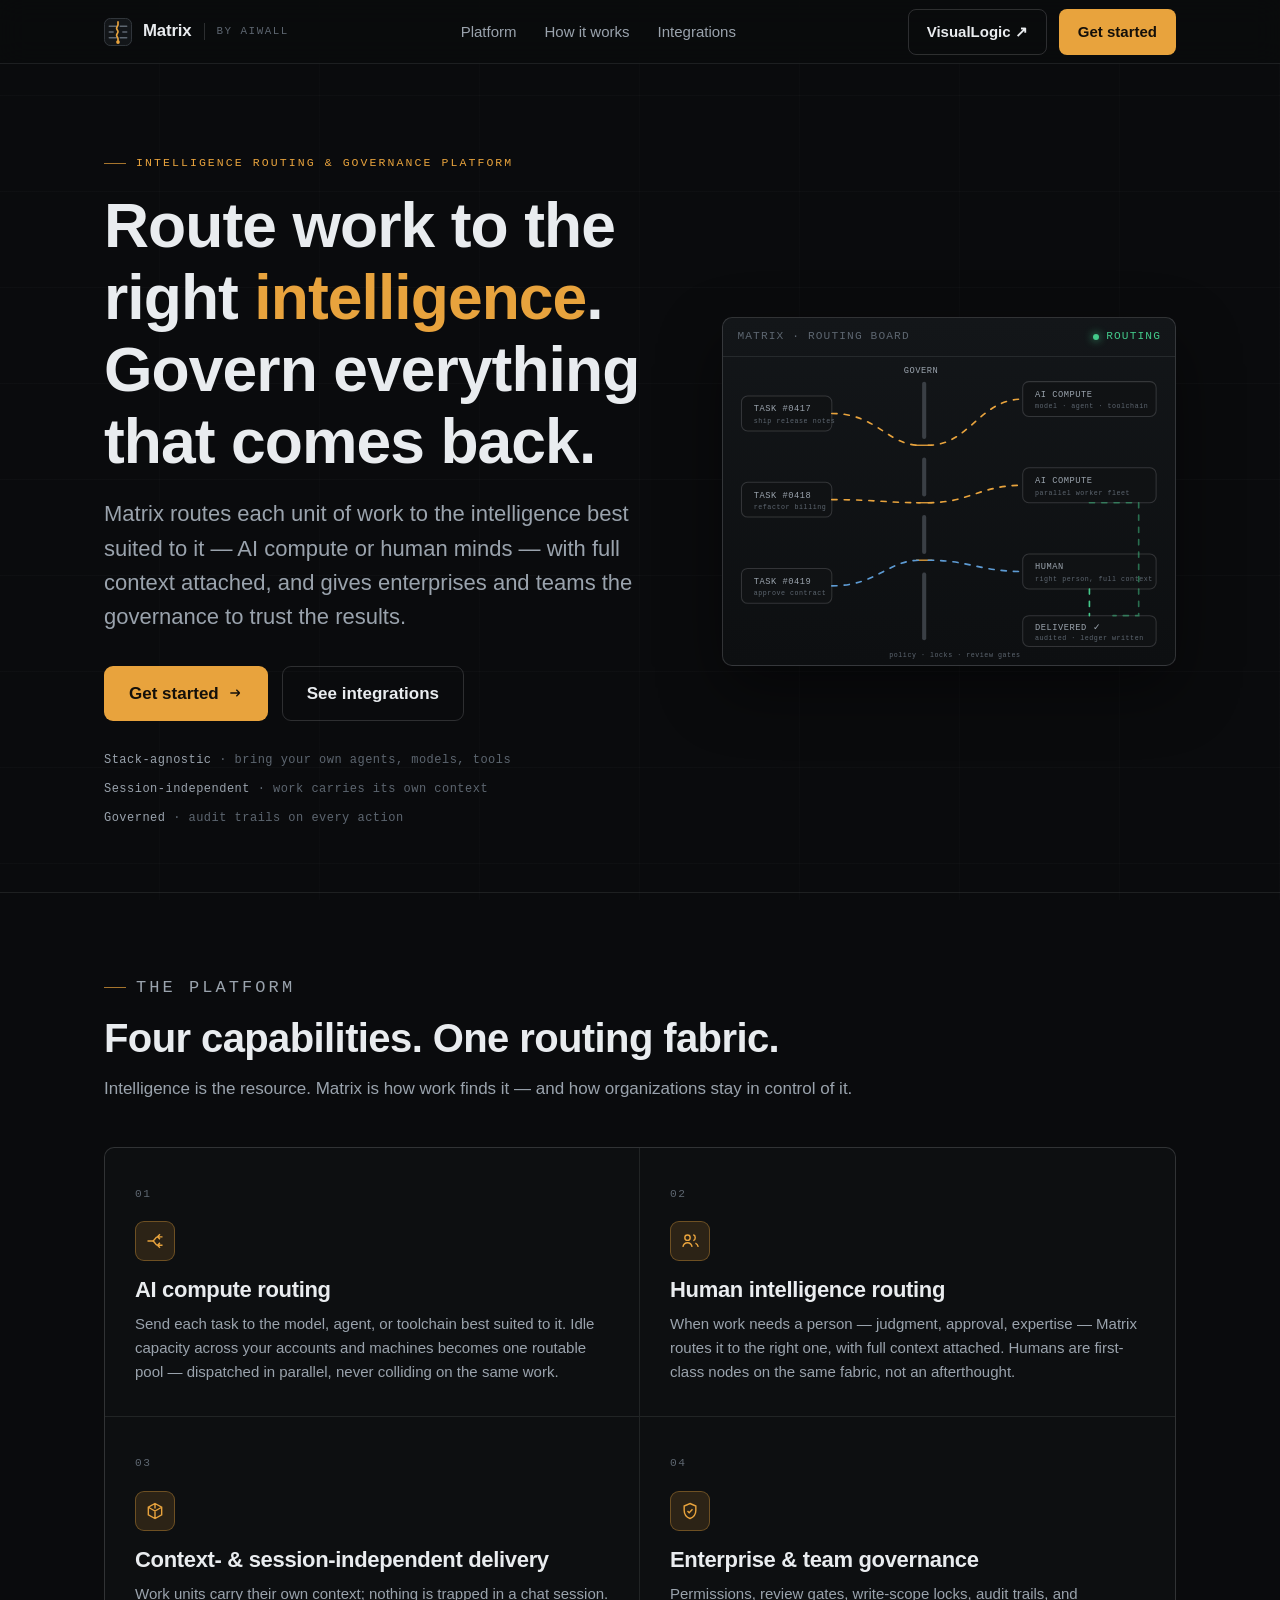
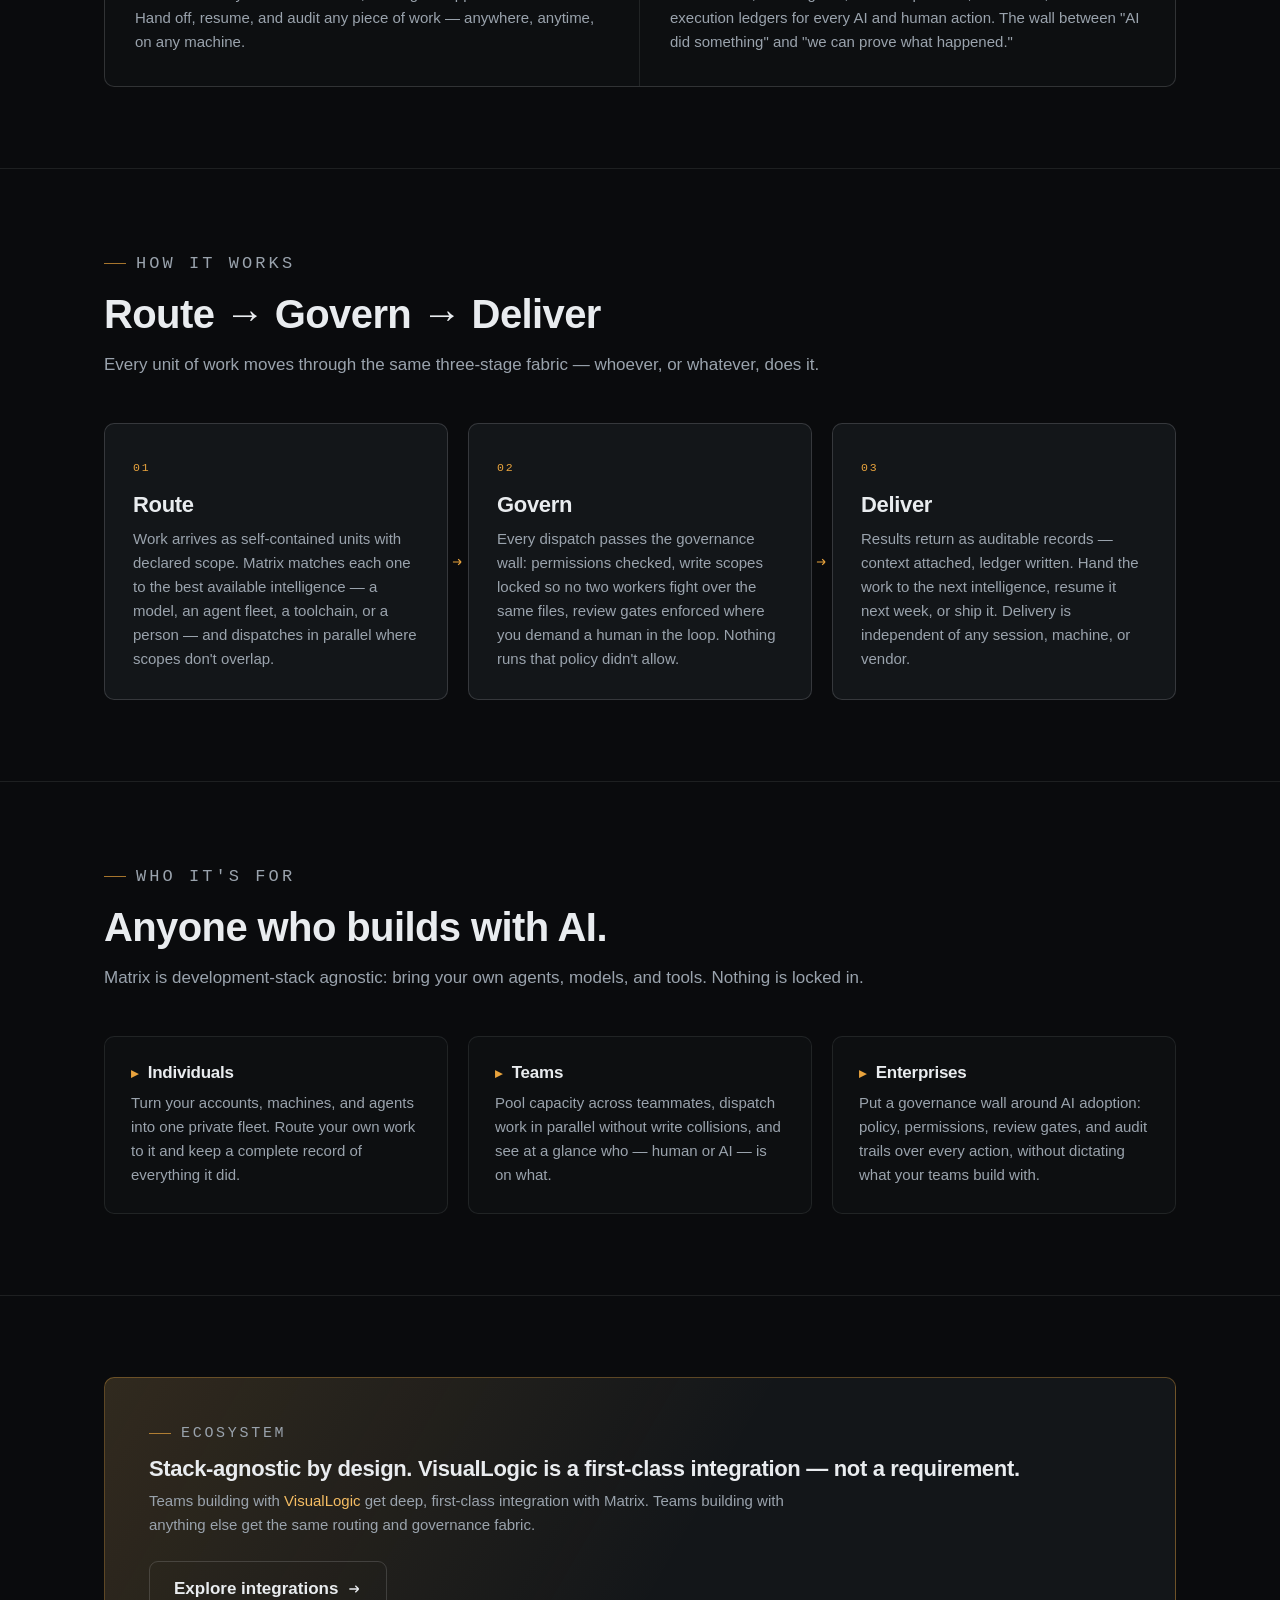
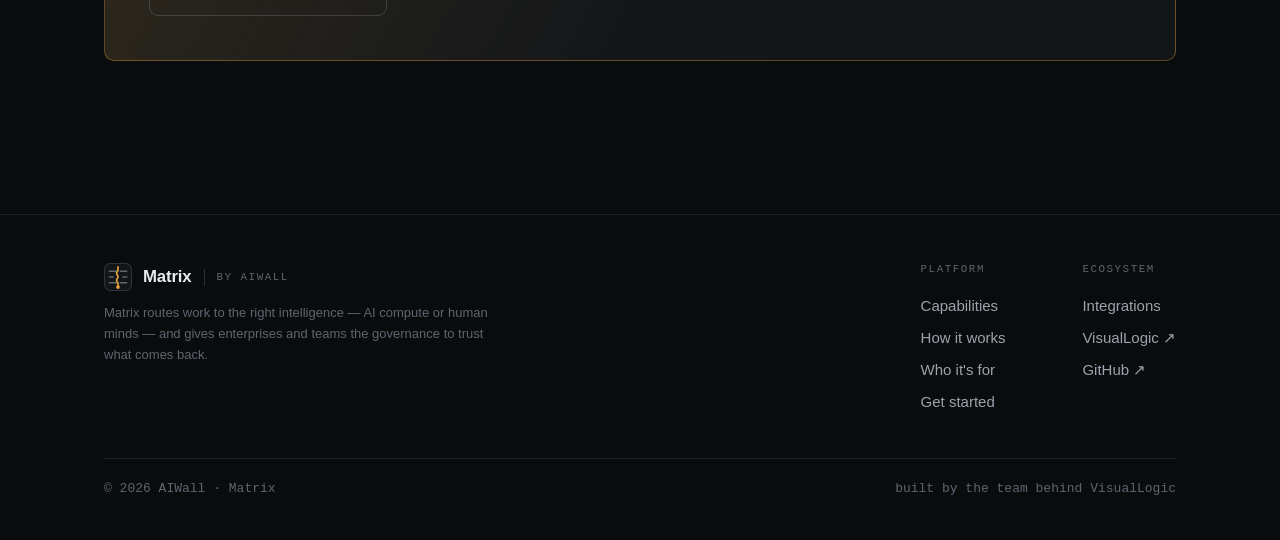
==== index.html @ 584f940f "aiwall.com — Matrix by AIWall site + deploy pipeline Static, zero-framework site for Matrix (Intelli" ====
<!doctype html>
<html lang="en">
<head>
  <meta charset="utf-8">
  <meta name="viewport" content="width=device-width, initial-scale=1, viewport-fit=cover">
  <title>Matrix by AIWall — Intelligence Routing &amp; Governance Platform</title>
  <meta name="description" content="Matrix routes work to the right intelligence — AI compute or human minds — and gives enterprises and teams the governance to trust what comes back. Stack-agnostic. Session-independent. Fully audited.">
  <meta name="theme-color" content="#0a0b0d">
  <link rel="icon" type="image/svg+xml" href="/assets/img/aiwall-mark.svg">
  <meta property="og:title" content="Matrix by AIWall — Intelligence Routing &amp; Governance Platform">
  <meta property="og:description" content="Route work to the right intelligence — AI compute or human minds — and govern everything that comes back.">
  <meta property="og:type" content="website">
  <meta property="og:url" content="https://aiwall.com/">
  <link rel="stylesheet" href="/assets/css/site.css">
</head>
<body>

<nav class="nav">
  <div class="container">
    <a href="/" class="brand" aria-label="Matrix by AIWall">
      <img src="/assets/img/aiwall-mark.svg" alt="">
      <span>Matrix</span>
      <span class="by">by AIWall</span>
    </a>
    <div class="nav-links">
      <a href="/#platform">Platform</a>
      <a href="/#how">How it works</a>
      <a href="/integrations.html">Integrations</a>
    </div>
    <div class="nav-cta">
      <a href="https://www.visuallogic.ai" target="_blank" rel="noopener" class="btn btn-ghost">VisualLogic ↗</a>
      <a href="/get-started.html" class="btn btn-amber">Get started</a>
      <button class="menu-btn" id="menuBtn" aria-label="Menu" aria-expanded="false">
        <svg viewBox="0 0 24 24" fill="none" stroke="currentColor" stroke-width="2"><path d="M4 7h16M4 12h16M4 17h16"/></svg>
      </button>
    </div>
  </div>
</nav>
<div class="drawer" id="drawer">
  <a href="/#platform">Platform</a>
  <a href="/#how">How it works</a>
  <a href="/#who">Who it's for</a>
  <a href="/integrations.html">Integrations</a>
  <a href="/get-started.html" class="btn btn-amber">Get started</a>
</div>

<!-- ============================ HERO ============================ -->
<header class="hero">
  <div class="container">
    <div class="hero-grid">
      <div>
        <p class="kicker">Intelligence Routing &amp; Governance Platform</p>
        <h1>Route work to the right <span class="amber">intelligence</span>. Govern everything that comes back.</h1>
        <p class="lede">
          Matrix routes each unit of work to the intelligence best suited to it — AI compute or
          human minds — with full context attached, and gives enterprises and teams the
          governance to trust the results.
        </p>
        <div class="cta-row">
          <a href="/get-started.html" class="btn btn-amber btn-lg">
            Get started
            <svg viewBox="0 0 24 24" fill="none" stroke="currentColor" stroke-width="2"><path d="M5 12h14m0 0l-5-5m5 5l-5 5"/></svg>
          </a>
          <a href="/integrations.html" class="btn btn-ghost btn-lg">See integrations</a>
        </div>
        <div class="hero-meta">
          <span><strong>Stack-agnostic</strong> · bring your own agents, models, tools</span>
          <span><strong>Session-independent</strong> · work carries its own context</span>
          <span><strong>Governed</strong> · audit trails on every action</span>
        </div>
      </div>

      <div class="reveal">
        <div class="route-board" role="img" aria-label="Diagram: incoming tasks pass through a governance gate and are routed to AI compute or human reviewers, then delivered as signed records">
          <div class="route-board-bar">
            <span>Matrix · routing board</span>
            <span class="live">routing</span>
          </div>
          <svg viewBox="0 0 440 300" aria-hidden="true">
            <!-- intake nodes -->
            <g>
              <rect class="node-box" x="18" y="38" width="88" height="34" rx="6"/>
              <text class="node-label" x="30" y="53">TASK #0417</text>
              <text class="node-sub" x="30" y="64">ship release notes</text>
              <rect class="node-box" x="18" y="122" width="88" height="34" rx="6"/>
              <text class="node-label" x="30" y="137">TASK #0418</text>
              <text class="node-sub" x="30" y="148">refactor billing</text>
              <rect class="node-box" x="18" y="206" width="88" height="34" rx="6"/>
              <text class="node-label" x="30" y="221">TASK #0419</text>
              <text class="node-sub" x="30" y="232">approve contract</text>
            </g>

            <!-- governance wall -->
            <g stroke="#3a3f45" stroke-width="4" stroke-linecap="round">
              <path d="M196 26v52"/>
              <path d="M196 100v34"/>
              <path d="M196 156v34"/>
              <path d="M196 212v62"/>
            </g>
            <g stroke="#e8a33d" stroke-width="1.4" opacity="0.9">
              <path d="M188 86 h16" />
              <path d="M188 142 h16" />
              <path d="M188 198 h16" />
            </g>
            <text class="node-label" x="176" y="16" fill="#e8a33d">GOVERN</text>
            <text class="node-sub" x="162" y="292">policy · locks · review gates</text>

            <!-- destinations -->
            <g>
              <rect class="node-box" x="292" y="24" width="130" height="34" rx="6"/>
              <text class="node-label" x="304" y="39">AI COMPUTE</text>
              <text class="node-sub" x="304" y="50">model · agent · toolchain</text>
              <rect class="node-box" x="292" y="108" width="130" height="34" rx="6"/>
              <text class="node-label" x="304" y="123">AI COMPUTE</text>
              <text class="node-sub" x="304" y="134">parallel worker fleet</text>
              <rect class="node-box" x="292" y="192" width="130" height="34" rx="6"/>
              <text class="node-label" x="304" y="207">HUMAN</text>
              <text class="node-sub" x="304" y="218">right person, full context</text>
            </g>

            <!-- routes: intake -> gate -->
            <path class="route-line" stroke="#e8a33d" d="M106 55 C150 55 160 86 192 86"/>
            <path class="route-line" stroke="#e8a33d" d="M106 139 C150 139 160 142 192 142"/>
            <path class="route-line" stroke="#5d9bd4" d="M106 223 C150 223 160 198 192 198"/>
            <!-- routes: gate -> destinations -->
            <path class="route-line" stroke="#e8a33d" d="M200 86 C240 86 250 41 292 41"/>
            <path class="route-line" stroke="#e8a33d" d="M200 142 C240 142 250 125 292 125"/>
            <path class="route-line" stroke="#5d9bd4" d="M200 198 C240 198 250 209 292 209"/>

            <!-- delivery ledger -->
            <rect class="node-box" x="292" y="252" width="130" height="30" rx="6" stroke="#2f5947"/>
            <text class="node-label" x="304" y="266" fill="#43c98a">DELIVERED ✓</text>
            <text class="node-sub" x="304" y="276">audited · ledger written</text>
            <path class="route-line" stroke="#43c98a" d="M357 226 v26"/>
            <path class="route-line" stroke="#43c98a" d="M357 142 h48 v110 h-25" opacity="0.5"/>
          </svg>
        </div>
      </div>
    </div>
  </div>
</header>

<!-- ============================ CAPABILITIES ============================ -->
<section class="section" id="platform">
  <div class="container">
    <div class="section-head reveal">
      <p class="kicker">The platform</p>
      <h2>Four capabilities. One routing fabric.</h2>
      <p>Intelligence is the resource. Matrix is how work finds it — and how organizations stay in control of it.</p>
    </div>
    <div class="cap-grid reveal">
      <article class="cap">
        <span class="idx">01</span>
        <div class="icon"><svg viewBox="0 0 24 24"><path d="M3 12h6m0 0c3 0 3-5 6-5h6m-6 0l3-3m-3 3l3 3M9 12c3 0 3 5 6 5h6m-6 0l3-3m-3 3l3 3"/></svg></div>
        <h3>AI compute routing</h3>
        <p>Send each task to the model, agent, or toolchain best suited to it. Idle capacity across
           your accounts and machines becomes one routable pool — dispatched in parallel, never
           colliding on the same work.</p>
      </article>
      <article class="cap">
        <span class="idx">02</span>
        <div class="icon"><svg viewBox="0 0 24 24"><circle cx="9" cy="8" r="3.2"/><path d="M3.5 19c.6-3.2 2.8-5 5.5-5s4.9 1.8 5.5 5M16 4.5c1.4.5 2.3 1.8 2.3 3.5S17.4 11 16 11.5M18.5 14.5c1.9.8 3 2.3 3.4 4.5"/></svg></div>
        <h3>Human intelligence routing</h3>
        <p>When work needs a person — judgment, approval, expertise — Matrix routes it to the right
           one, with full context attached. Humans are first-class nodes on the same fabric, not an
           afterthought.</p>
      </article>
      <article class="cap">
        <span class="idx">03</span>
        <div class="icon"><svg viewBox="0 0 24 24"><path d="M12 3l8 4.5v9L12 21l-8-4.5v-9L12 3zm0 0v6m8-1.5L12 12 4 7.5M12 21v-9"/></svg></div>
        <h3>Context- &amp; session-independent delivery</h3>
        <p>Work units carry their own context; nothing is trapped in a chat session. Hand off,
           resume, and audit any piece of work — anywhere, anytime, on any machine.</p>
      </article>
      <article class="cap">
        <span class="idx">04</span>
        <div class="icon"><svg viewBox="0 0 24 24"><path d="M12 3l7 3v5c0 4.5-3 8.5-7 10-4-1.5-7-5.5-7-10V6l7-3z"/><path d="M9 12l2 2 4-4"/></svg></div>
        <h3>Enterprise &amp; team governance</h3>
        <p>Permissions, review gates, write-scope locks, audit trails, and execution ledgers for
           every AI and human action. The wall between "AI did something" and "we can prove what
           happened."</p>
      </article>
    </div>
  </div>
</section>

<!-- ============================ HOW IT WORKS ============================ -->
<section class="section" id="how">
  <div class="container">
    <div class="section-head reveal">
      <p class="kicker">How it works</p>
      <h2>Route → Govern → Deliver</h2>
      <p>Every unit of work moves through the same three-stage fabric — whoever, or whatever, does it.</p>
    </div>
    <div class="flow-steps reveal">
      <article class="step">
        <h3>Route</h3>
        <p>Work arrives as self-contained units with declared scope. Matrix matches each one to the
           best available intelligence — a model, an agent fleet, a toolchain, or a person — and
           dispatches in parallel where scopes don't overlap.</p>
        <span class="step-arrow" aria-hidden="true"><svg viewBox="0 0 24 24" fill="none" stroke="currentColor" stroke-width="2" width="14"><path d="M5 12h14m0 0l-5-5m5 5l-5 5"/></svg></span>
      </article>
      <article class="step">
        <h3>Govern</h3>
        <p>Every dispatch passes the governance wall: permissions checked, write scopes locked so no
           two workers fight over the same files, review gates enforced where you demand a human in
           the loop. Nothing runs that policy didn't allow.</p>
        <span class="step-arrow" aria-hidden="true"><svg viewBox="0 0 24 24" fill="none" stroke="currentColor" stroke-width="2" width="14"><path d="M5 12h14m0 0l-5-5m5 5l-5 5"/></svg></span>
      </article>
      <article class="step">
        <h3>Deliver</h3>
        <p>Results return as auditable records — context attached, ledger written. Hand the work to
           the next intelligence, resume it next week, or ship it. Delivery is independent of any
           session, machine, or vendor.</p>
      </article>
    </div>
  </div>
</section>

<!-- ============================ WHO IT'S FOR ============================ -->
<section class="section" id="who">
  <div class="container">
    <div class="section-head reveal">
      <p class="kicker">Who it's for</p>
      <h2>Anyone who builds with AI.</h2>
      <p>Matrix is development-stack agnostic: bring your own agents, models, and tools. Nothing is locked in.</p>
    </div>
    <div class="aud-grid reveal">
      <article class="aud">
        <h3>Individuals</h3>
        <p>Turn your accounts, machines, and agents into one private fleet. Route your own work to
           it and keep a complete record of everything it did.</p>
      </article>
      <article class="aud">
        <h3>Teams</h3>
        <p>Pool capacity across teammates, dispatch work in parallel without write collisions, and
           see at a glance who — human or AI — is on what.</p>
      </article>
      <article class="aud">
        <h3>Enterprises</h3>
        <p>Put a governance wall around AI adoption: policy, permissions, review gates, and audit
           trails over every action, without dictating what your teams build with.</p>
      </article>
    </div>
  </div>
</section>

<!-- ============================ DUAL TRACK ============================ -->
<section class="section">
  <div class="container">
    <div class="band reveal">
      <div>
        <p class="kicker" style="margin-bottom:10px">Ecosystem</p>
        <h2>Stack-agnostic by design. VisualLogic is a first-class integration — not a requirement.</h2>
        <p>Teams building with <a href="https://www.visuallogic.ai" target="_blank" rel="noopener" style="color:var(--amber-hi)">VisualLogic</a>
           get deep, first-class integration with Matrix. Teams building with anything else get the
           same routing and governance fabric.</p>
      </div>
      <a href="/integrations.html" class="btn btn-ghost btn-lg">Explore integrations
        <svg viewBox="0 0 24 24" fill="none" stroke="currentColor" stroke-width="2"><path d="M5 12h14m0 0l-5-5m5 5l-5 5"/></svg>
      </a>
    </div>
  </div>
</section>

<!-- ============================ FOOTER ============================ -->
<footer class="footer">
  <div class="container">
    <div class="footer-grid">
      <div>
        <a href="/" class="brand" aria-label="Matrix by AIWall">
          <img src="/assets/img/aiwall-mark.svg" alt="">
          <span>Matrix</span>
          <span class="by">by AIWall</span>
        </a>
        <p class="footer-tag">Matrix routes work to the right intelligence — AI compute or human
           minds — and gives enterprises and teams the governance to trust what comes back.</p>
      </div>
      <div class="footer-cols">
        <div class="footer-col">
          <h4>Platform</h4>
          <a href="/#platform">Capabilities</a>
          <a href="/#how">How it works</a>
          <a href="/#who">Who it's for</a>
          <a href="/get-started.html">Get started</a>
        </div>
        <div class="footer-col">
          <h4>Ecosystem</h4>
          <a href="/integrations.html">Integrations</a>
          <a href="https://www.visuallogic.ai" target="_blank" rel="noopener">VisualLogic ↗</a>
          <a href="https://github.com/AIWall-Matrix" target="_blank" rel="noopener">GitHub ↗</a>
        </div>
      </div>
    </div>
    <div class="footer-base">
      <span>© 2026 AIWall · Matrix</span>
      <span>built by the team behind VisualLogic</span>
    </div>
  </div>
</footer>

<script src="/assets/js/site.js"></script>
</body>
</html>
---- assets/css/site.css ----
/* ============================================================
   AIWall / Matrix — design system
   Identity: governance graphite + signal amber. Structured,
   ruled, "routing" motifs. Dark by design. Zero dependencies.
   ============================================================ */

:root {
  /* surfaces */
  --bg: #0a0b0d;
  --bg-raise: #101214;
  --bg-panel: #131619;
  --bg-inset: #0d0f11;

  /* ink */
  --ink: #e9ecef;
  --ink-dim: #9aa3ad;
  --ink-faint: #5d6670;

  /* brand */
  --amber: #e8a33d;
  --amber-hi: #f5bd63;
  --amber-dim: rgba(232, 163, 61, 0.14);
  --jade: #43c98a;
  --jade-dim: rgba(67, 201, 138, 0.12);
  --route-blue: #5d9bd4;

  /* lines */
  --line: rgba(233, 236, 239, 0.09);
  --line-strong: rgba(233, 236, 239, 0.16);
  --line-amber: rgba(232, 163, 61, 0.35);

  /* type */
  --sans: -apple-system, BlinkMacSystemFont, "Segoe UI", Roboto, "Helvetica Neue", Arial, sans-serif;
  --mono: ui-monospace, "SF Mono", SFMono-Regular, Menlo, Consolas, "Liberation Mono", monospace;

  /* scale */
  --fs-xs: 0.8125rem;
  --fs-sm: 0.9375rem;
  --fs-md: 1.0625rem;
  --fs-lg: 1.375rem;
  --fs-xl: clamp(1.75rem, 1.2rem + 2.2vw, 2.5rem);
  --fs-hero: clamp(2.25rem, 1.4rem + 3.8vw, 3.9rem);

  --maxw: 1120px;
  --nav-h: 64px;
  --radius: 10px;
}

/* ---------- reset ---------- */
*, *::before, *::after { box-sizing: border-box; margin: 0; padding: 0; }
html { scroll-behavior: smooth; -webkit-text-size-adjust: 100%; }
body {
  font-family: var(--sans);
  font-size: var(--fs-md);
  line-height: 1.6;
  color: var(--ink);
  background: var(--bg);
  -webkit-font-smoothing: antialiased;
  min-height: 100vh;
}
img, svg { max-width: 100%; display: block; }
a { color: inherit; text-decoration: none; }
button { font: inherit; color: inherit; background: none; border: 0; cursor: pointer; }
::selection { background: rgba(232, 163, 61, 0.30); }

/* the wall: faint masonry ruling behind everything */
body::before {
  content: "";
  position: fixed;
  inset: 0;
  pointer-events: none;
  z-index: 0;
  background:
    repeating-linear-gradient(to bottom, transparent 0 95px, rgba(233,236,239,0.022) 95px 96px),
    repeating-linear-gradient(to right, transparent 0 159px, rgba(233,236,239,0.014) 159px 160px);
}
body > * { position: relative; z-index: 1; }

/* ---------- typography helpers ---------- */
h1, h2, h3, h4 { font-weight: 700; line-height: 1.15; letter-spacing: -0.015em; }
.kicker {
  font-family: var(--mono);
  font-size: 0.72rem;
  font-weight: 500;
  letter-spacing: 0.18em;
  text-transform: uppercase;
  color: var(--amber);
  display: flex;
  align-items: center;
  gap: 10px;
}
.kicker::before {
  content: "";
  width: 22px; height: 1px;
  background: var(--amber);
  opacity: 0.7;
}
.lede { color: var(--ink-dim); font-size: var(--fs-lg); line-height: 1.55; max-width: 42em; }
.muted { color: var(--ink-dim); }
.mono { font-family: var(--mono); }

.container { max-width: var(--maxw); margin: 0 auto; padding: 0 24px; }

/* ---------- nav ---------- */
.nav {
  position: sticky;
  top: 0;
  z-index: 50;
  height: var(--nav-h);
  background: rgba(10, 11, 13, 0.82);
  backdrop-filter: blur(14px);
  -webkit-backdrop-filter: blur(14px);
  border-bottom: 1px solid var(--line);
}
.nav .container {
  height: 100%;
  display: flex;
  align-items: center;
  justify-content: space-between;
  gap: 24px;
}
.brand { display: flex; align-items: center; gap: 11px; font-weight: 700; font-size: 1.05rem; letter-spacing: -0.01em; }
.brand img { width: 28px; height: 28px; }
.brand .by {
  font-family: var(--mono);
  font-weight: 500;
  font-size: 0.68rem;
  letter-spacing: 0.14em;
  text-transform: uppercase;
  color: var(--ink-faint);
  border-left: 1px solid var(--line-strong);
  padding-left: 11px;
  margin-left: 2px;
}
.nav-links { display: flex; align-items: center; gap: 28px; font-size: var(--fs-sm); }
.nav-links a { color: var(--ink-dim); transition: color 0.15s; }
.nav-links a:hover, .nav-links a[aria-current="page"] { color: var(--ink); }
.nav-cta { display: flex; align-items: center; gap: 12px; }

.menu-btn { display: none; padding: 8px; color: var(--ink-dim); }
.menu-btn svg { width: 22px; height: 22px; }

.drawer {
  display: none;
  position: fixed;
  top: var(--nav-h);
  left: 0; right: 0;
  z-index: 49;
  background: var(--bg-raise);
  border-bottom: 1px solid var(--line-strong);
  padding: 12px 24px 20px;
  flex-direction: column;
  gap: 4px;
}
.drawer.open { display: flex; }
.drawer a { padding: 11px 4px; color: var(--ink-dim); border-bottom: 1px solid var(--line); font-size: var(--fs-md); }
.drawer a:last-child { border-bottom: 0; }
.drawer .btn { margin-top: 10px; justify-content: center; }

/* ---------- buttons ---------- */
.btn {
  display: inline-flex;
  align-items: center;
  gap: 8px;
  font-size: var(--fs-sm);
  font-weight: 600;
  padding: 10px 18px;
  border-radius: 8px;
  border: 1px solid transparent;
  transition: background 0.15s, border-color 0.15s, color 0.15s, transform 0.15s;
  white-space: nowrap;
}
.btn svg { width: 16px; height: 16px; flex: none; }
.btn-amber { background: var(--amber); color: #14100a; }
.btn-amber:hover { background: var(--amber-hi); transform: translateY(-1px); }
.btn-ghost { border-color: var(--line-strong); color: var(--ink); }
.btn-ghost:hover { border-color: var(--amber); color: var(--amber-hi); }
.btn-lg { padding: 13px 24px; font-size: var(--fs-md); border-radius: 9px; }

/* ---------- hero ---------- */
.hero { padding: clamp(64px, 10vh, 120px) 0 clamp(48px, 7vh, 88px); overflow: hidden; }
.hero-grid {
  display: grid;
  grid-template-columns: minmax(0, 11fr) minmax(0, 9fr);
  gap: clamp(32px, 5vw, 72px);
  align-items: center;
}
.hero h1 { font-size: var(--fs-hero); margin: 18px 0 20px; }
.hero h1 .amber { color: var(--amber); }
.hero .lede { margin-bottom: 32px; }
.cta-row { display: flex; flex-wrap: wrap; gap: 14px; align-items: center; }
.hero-meta {
  display: flex;
  flex-wrap: wrap;
  gap: 10px 26px;
  margin-top: 30px;
  font-family: var(--mono);
  font-size: 0.75rem;
  letter-spacing: 0.04em;
  color: var(--ink-faint);
}
.hero-meta strong { color: var(--ink-dim); font-weight: 500; }

/* routing board (hero visual) */
.route-board {
  border: 1px solid var(--line-strong);
  border-radius: var(--radius);
  background: linear-gradient(180deg, var(--bg-panel), var(--bg-inset));
  box-shadow: 0 24px 64px rgba(0, 0, 0, 0.45);
  overflow: hidden;
}
.route-board-bar {
  display: flex;
  align-items: center;
  justify-content: space-between;
  padding: 10px 14px;
  border-bottom: 1px solid var(--line);
  font-family: var(--mono);
  font-size: 0.7rem;
  letter-spacing: 0.1em;
  text-transform: uppercase;
  color: var(--ink-faint);
}
.route-board-bar .live { display: inline-flex; align-items: center; gap: 7px; color: var(--jade); }
.route-board-bar .live::before {
  content: "";
  width: 6px; height: 6px;
  border-radius: 50%;
  background: var(--jade);
  box-shadow: 0 0 8px var(--jade);
  animation: pulse 2.4s ease-in-out infinite;
}
@keyframes pulse { 0%, 100% { opacity: 1; } 50% { opacity: 0.35; } }
.route-board svg { width: 100%; height: auto; display: block; }

.route-line {
  fill: none;
  stroke-width: 1.6;
  stroke-linecap: round;
  stroke-dasharray: 5 7;
  animation: routeflow 1.6s linear infinite;
}
@keyframes routeflow { to { stroke-dashoffset: -12; } }
.route-static { fill: none; stroke: var(--line-strong); stroke-width: 1.2; }
.node-box { fill: var(--bg-raise); stroke: var(--line-strong); rx: 6; }
.node-label { font-family: var(--mono); font-size: 8.5px; letter-spacing: 0.06em; fill: var(--ink-dim); }
.node-sub { font-family: var(--mono); font-size: 6.5px; letter-spacing: 0.08em; fill: var(--ink-faint); }

@media (prefers-reduced-motion: reduce) {
  .route-line, .route-board-bar .live::before { animation: none; }
  html { scroll-behavior: auto; }
  .reveal { opacity: 1 !important; transform: none !important; transition: none !important; }
}

/* ---------- sections ---------- */
.section { padding: clamp(56px, 9vh, 104px) 0; border-top: 1px solid var(--line); }
.section-head { max-width: 46em; margin-bottom: clamp(32px, 5vh, 56px); }
.section-head h2 { font-size: var(--fs-xl); margin: 14px 0 14px; }
.section-head p { color: var(--ink-dim); font-size: var(--fs-md); }

/* capability grid */
.cap-grid {
  display: grid;
  grid-template-columns: repeat(2, minmax(0, 1fr));
  border: 1px solid var(--line-strong);
  border-radius: var(--radius);
  overflow: hidden;
  background: var(--bg-inset);
}
.cap {
  padding: 30px 30px 32px;
  border-right: 1px solid var(--line);
  border-bottom: 1px solid var(--line);
  position: relative;
  transition: background 0.2s;
}
.cap:nth-child(2n) { border-right: 0; }
.cap:nth-child(n+3) { border-bottom: 0; }
.cap:hover { background: var(--bg-panel); }
.cap .idx {
  font-family: var(--mono);
  font-size: 0.7rem;
  letter-spacing: 0.14em;
  color: var(--ink-faint);
}
.cap .icon {
  width: 40px; height: 40px;
  margin: 16px 0 16px;
  border: 1px solid var(--line-amber);
  border-radius: 9px;
  background: var(--amber-dim);
  display: grid;
  place-items: center;
}
.cap .icon svg { width: 20px; height: 20px; stroke: var(--amber); fill: none; stroke-width: 1.7; }
.cap h3 { font-size: var(--fs-lg); margin-bottom: 10px; }
.cap p { color: var(--ink-dim); font-size: var(--fs-sm); }

/* how it works — route / govern / deliver */
.flow-steps {
  display: grid;
  grid-template-columns: repeat(3, minmax(0, 1fr));
  gap: 20px;
  counter-reset: step;
}
.step {
  border: 1px solid var(--line-strong);
  border-radius: var(--radius);
  background: var(--bg-panel);
  padding: 28px;
  position: relative;
}
.step::before {
  counter-increment: step;
  content: "0" counter(step);
  font-family: var(--mono);
  font-size: 0.72rem;
  letter-spacing: 0.15em;
  color: var(--amber);
}
.step h3 { margin: 12px 0 10px; font-size: var(--fs-lg); }
.step h3 .mono-tag { font-family: var(--mono); font-weight: 500; font-size: 0.8em; color: var(--ink-faint); }
.step p { color: var(--ink-dim); font-size: var(--fs-sm); }
.step .step-arrow {
  position: absolute;
  right: -17px; top: 50%;
  transform: translateY(-50%);
  z-index: 2;
  color: var(--amber);
  display: grid;
  place-items: center;
  width: 14px;
}
.step:last-child .step-arrow { display: none; }

/* audience cards */
.aud-grid { display: grid; grid-template-columns: repeat(3, minmax(0, 1fr)); gap: 20px; }
.aud {
  border: 1px solid var(--line);
  border-radius: var(--radius);
  padding: 26px;
  background: var(--bg-inset);
  transition: border-color 0.2s;
}
.aud:hover { border-color: var(--line-amber); }
.aud h3 { font-size: var(--fs-md); margin-bottom: 8px; display: flex; align-items: center; gap: 10px; }
.aud h3::before { content: "▸"; color: var(--amber); font-size: 0.85em; }
.aud p { color: var(--ink-dim); font-size: var(--fs-sm); }

/* dual-track band */
.band {
  border: 1px solid var(--line-amber);
  border-radius: var(--radius);
  background: linear-gradient(120deg, var(--amber-dim), transparent 55%), var(--bg-panel);
  padding: clamp(28px, 4vw, 44px);
  display: flex;
  flex-wrap: wrap;
  align-items: center;
  justify-content: space-between;
  gap: 24px;
}
.band h2 { font-size: var(--fs-lg); margin-bottom: 8px; }
.band p { color: var(--ink-dim); font-size: var(--fs-sm); max-width: 46em; }

/* ---------- integrations page ---------- */
.page-head { padding: clamp(56px, 9vh, 96px) 0 clamp(32px, 5vh, 48px); }
.page-head h1 { font-size: var(--fs-xl); margin: 16px 0 14px; }

.integ-featured {
  border: 1px solid var(--line-amber);
  border-radius: var(--radius);
  background: linear-gradient(135deg, var(--amber-dim), transparent 60%), var(--bg-panel);
  padding: clamp(28px, 4vw, 40px);
  display: grid;
  grid-template-columns: minmax(0, 3fr) minmax(0, 2fr);
  gap: 32px;
  align-items: center;
}
.integ-featured .tag {
  display: inline-block;
  font-family: var(--mono);
  font-size: 0.68rem;
  letter-spacing: 0.14em;
  text-transform: uppercase;
  color: var(--amber);
  border: 1px solid var(--line-amber);
  border-radius: 99px;
  padding: 4px 12px;
  margin-bottom: 16px;
}
.integ-featured h2 { font-size: var(--fs-xl); margin-bottom: 12px; }
.integ-featured p { color: var(--ink-dim); margin-bottom: 20px; }
.integ-points { list-style: none; display: grid; gap: 10px; font-size: var(--fs-sm); color: var(--ink-dim); }
.integ-points li { display: flex; gap: 10px; }
.integ-points li::before { content: "✓"; color: var(--jade); font-weight: 700; flex: none; }

.integ-grid { display: grid; grid-template-columns: repeat(3, minmax(0, 1fr)); gap: 20px; }
.integ {
  border: 1px solid var(--line);
  border-radius: var(--radius);
  background: var(--bg-inset);
  padding: 26px;
}
.integ .integ-kind {
  font-family: var(--mono);
  font-size: 0.66rem;
  letter-spacing: 0.14em;
  text-transform: uppercase;
  color: var(--ink-faint);
}
.integ h3 { font-size: var(--fs-md); margin: 10px 0 8px; }
.integ p { color: var(--ink-dim); font-size: var(--fs-sm); }

/* ---------- get started ---------- */
.start-panel {
  border: 1px solid var(--line-strong);
  border-radius: var(--radius);
  background: var(--bg-panel);
  padding: clamp(28px, 4vw, 44px);
  max-width: 720px;
}
.start-panel h2 { font-size: var(--fs-lg); margin-bottom: 10px; }
.start-panel > p { color: var(--ink-dim); margin-bottom: 24px; }
.start-steps { list-style: none; display: grid; gap: 0; counter-reset: s; margin-bottom: 28px; }
.start-steps li {
  counter-increment: s;
  display: flex;
  gap: 16px;
  padding: 16px 0;
  border-bottom: 1px solid var(--line);
  font-size: var(--fs-sm);
  color: var(--ink-dim);
}
.start-steps li:last-child { border-bottom: 0; }
.start-steps li::before {
  content: counter(s);
  font-family: var(--mono);
  font-size: 0.75rem;
  color: var(--amber);
  border: 1px solid var(--line-amber);
  border-radius: 6px;
  width: 26px; height: 26px;
  display: grid;
  place-items: center;
  flex: none;
  margin-top: 1px;
}
.start-steps strong { color: var(--ink); font-weight: 600; }
.note {
  border-left: 2px solid var(--amber);
  background: var(--amber-dim);
  border-radius: 0 8px 8px 0;
  padding: 14px 18px;
  font-size: var(--fs-sm);
  color: var(--ink-dim);
}
.note strong { color: var(--ink); }

/* ---------- footer ---------- */
.footer { border-top: 1px solid var(--line); padding: 48px 0 40px; margin-top: clamp(48px, 8vh, 96px); }
.footer-grid { display: flex; flex-wrap: wrap; justify-content: space-between; gap: 32px; }
.footer .brand { margin-bottom: 12px; }
.footer-tag { color: var(--ink-faint); font-size: var(--fs-xs); max-width: 30em; }
.footer-cols { display: flex; gap: clamp(32px, 6vw, 80px); }
.footer-col h4 {
  font-family: var(--mono);
  font-size: 0.68rem;
  letter-spacing: 0.14em;
  text-transform: uppercase;
  color: var(--ink-faint);
  margin-bottom: 14px;
  font-weight: 500;
}
.footer-col a { display: block; color: var(--ink-dim); font-size: var(--fs-sm); padding: 4px 0; }
.footer-col a:hover { color: var(--ink); }
.footer-base {
  margin-top: 40px;
  padding-top: 20px;
  border-top: 1px solid var(--line);
  display: flex;
  flex-wrap: wrap;
  justify-content: space-between;
  gap: 12px;
  font-size: var(--fs-xs);
  color: var(--ink-faint);
  font-family: var(--mono);
}

/* ---------- reveal on scroll ---------- */
.reveal { opacity: 0; transform: translateY(16px); transition: opacity 0.6s ease, transform 0.6s ease; }
.reveal.in { opacity: 1; transform: none; }

/* ---------- responsive ---------- */
@media (max-width: 960px) {
  .hero-grid { grid-template-columns: minmax(0, 1fr); }
  .flow-steps { grid-template-columns: minmax(0, 1fr); }
  .step .step-arrow { display: none; }
  .aud-grid, .integ-grid { grid-template-columns: repeat(2, minmax(0, 1fr)); }
  .integ-featured { grid-template-columns: minmax(0, 1fr); }
}
@media (max-width: 720px) {
  .nav-links, .nav-cta .btn-ghost { display: none; }
  .menu-btn { display: block; }
  .cap-grid { grid-template-columns: minmax(0, 1fr); }
  .cap { border-right: 0 !important; border-bottom: 1px solid var(--line); }
  .cap:last-child { border-bottom: 0; }
  .aud-grid, .integ-grid { grid-template-columns: minmax(0, 1fr); }
  .footer-cols { flex-direction: column; gap: 24px; }
}
@media (max-width: 430px) {
  .nav .brand .by { display: none; }
}
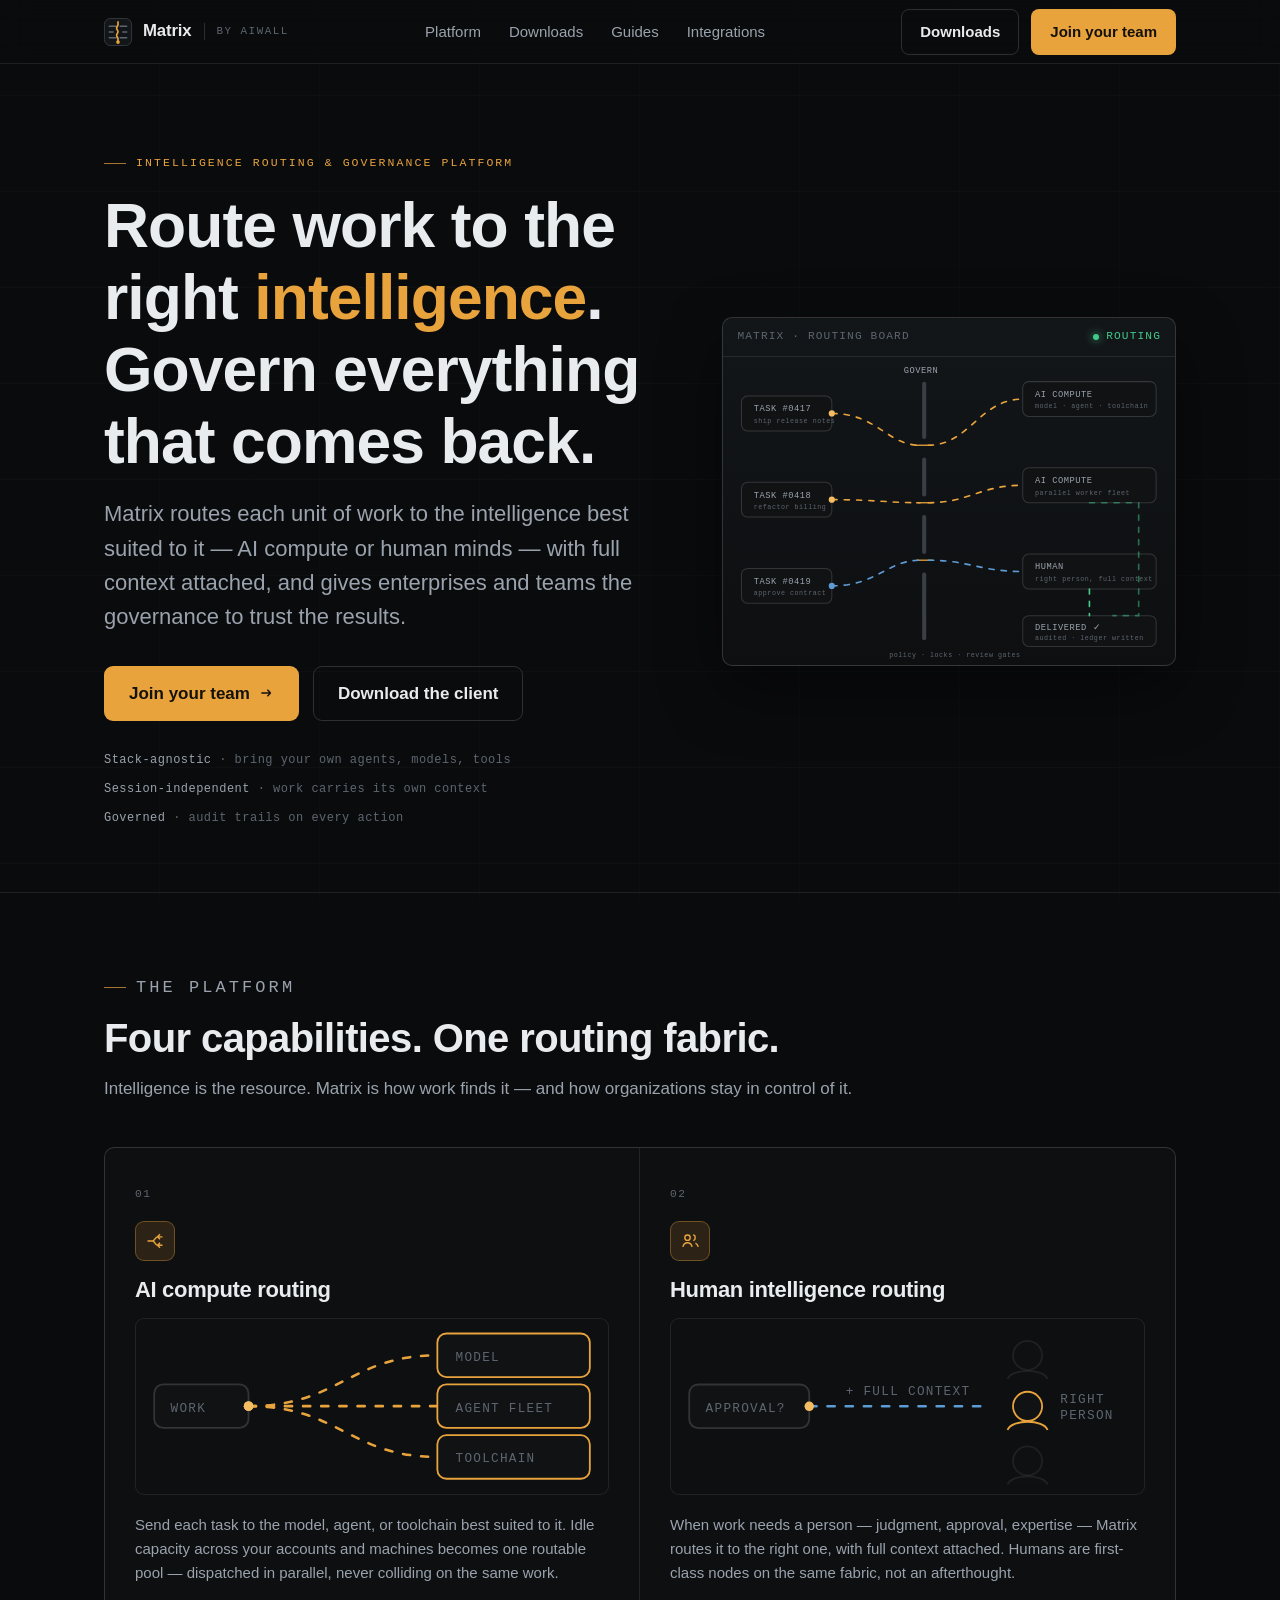
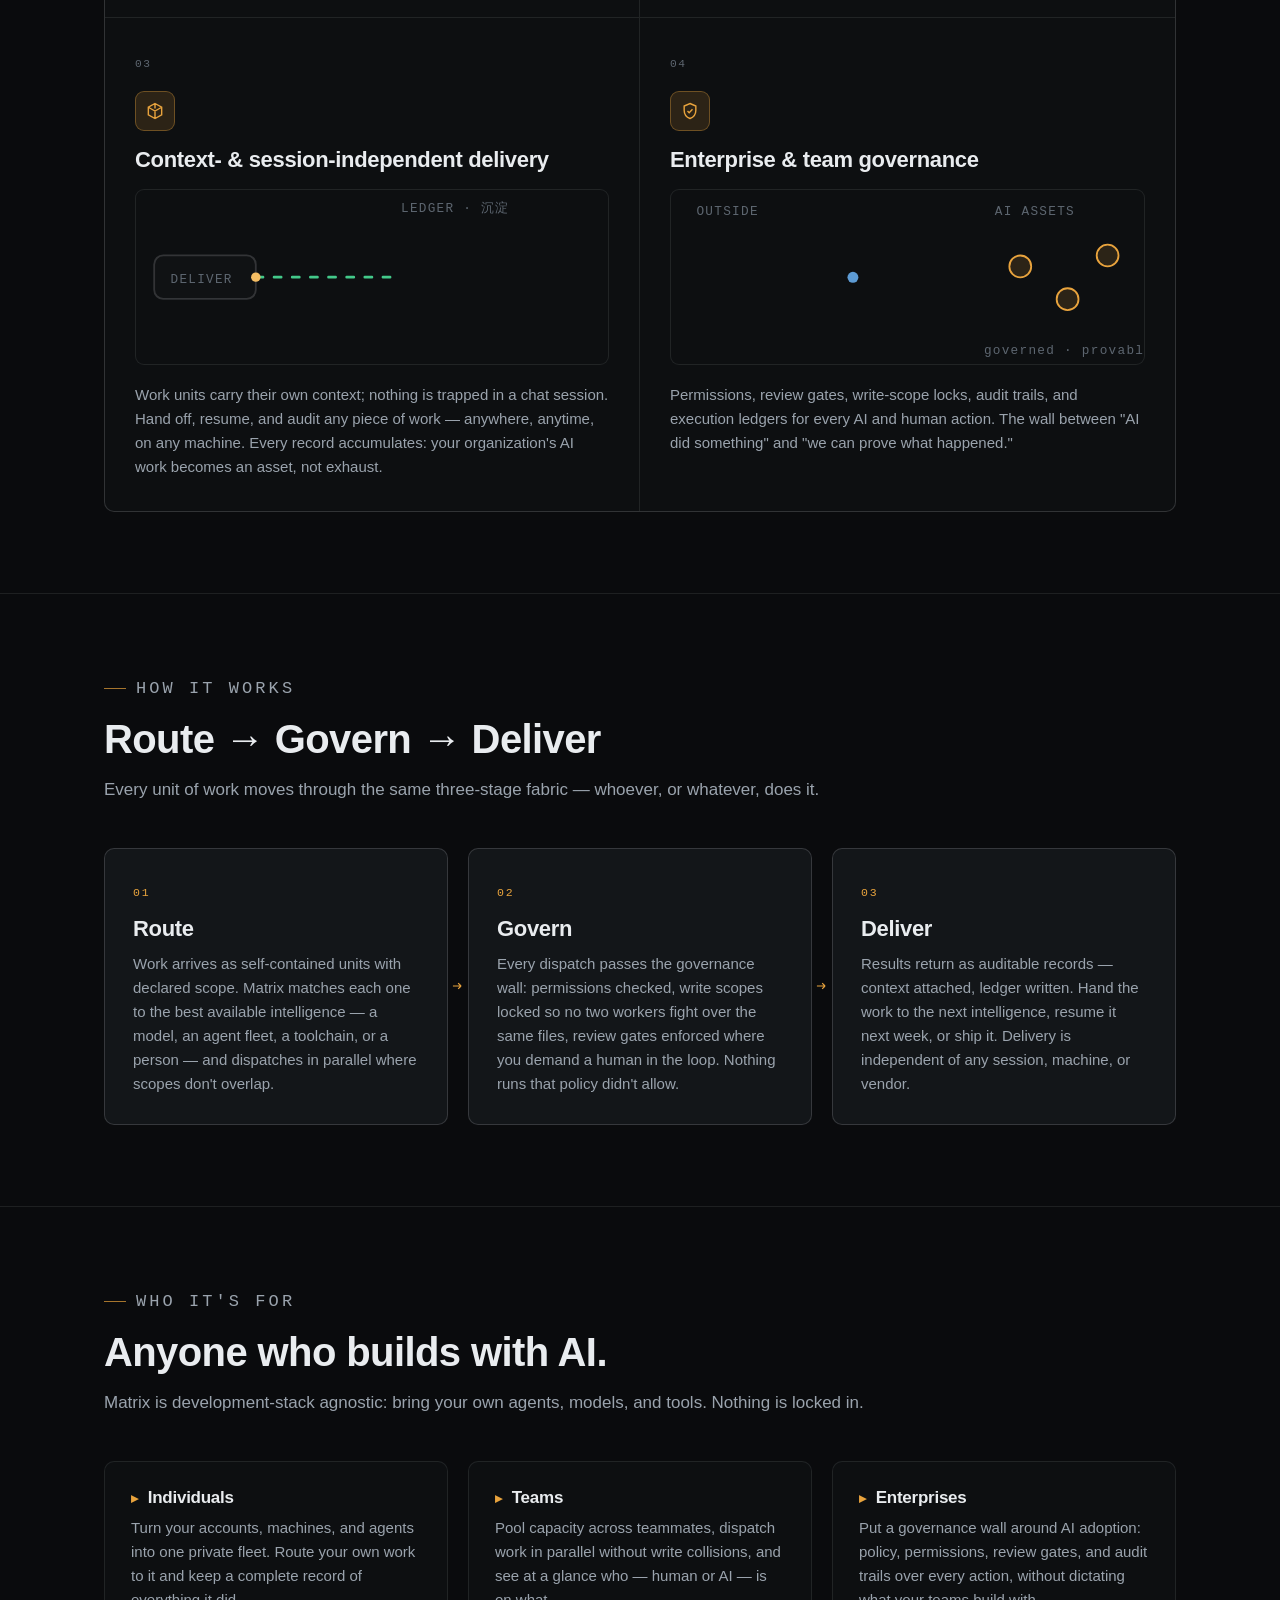
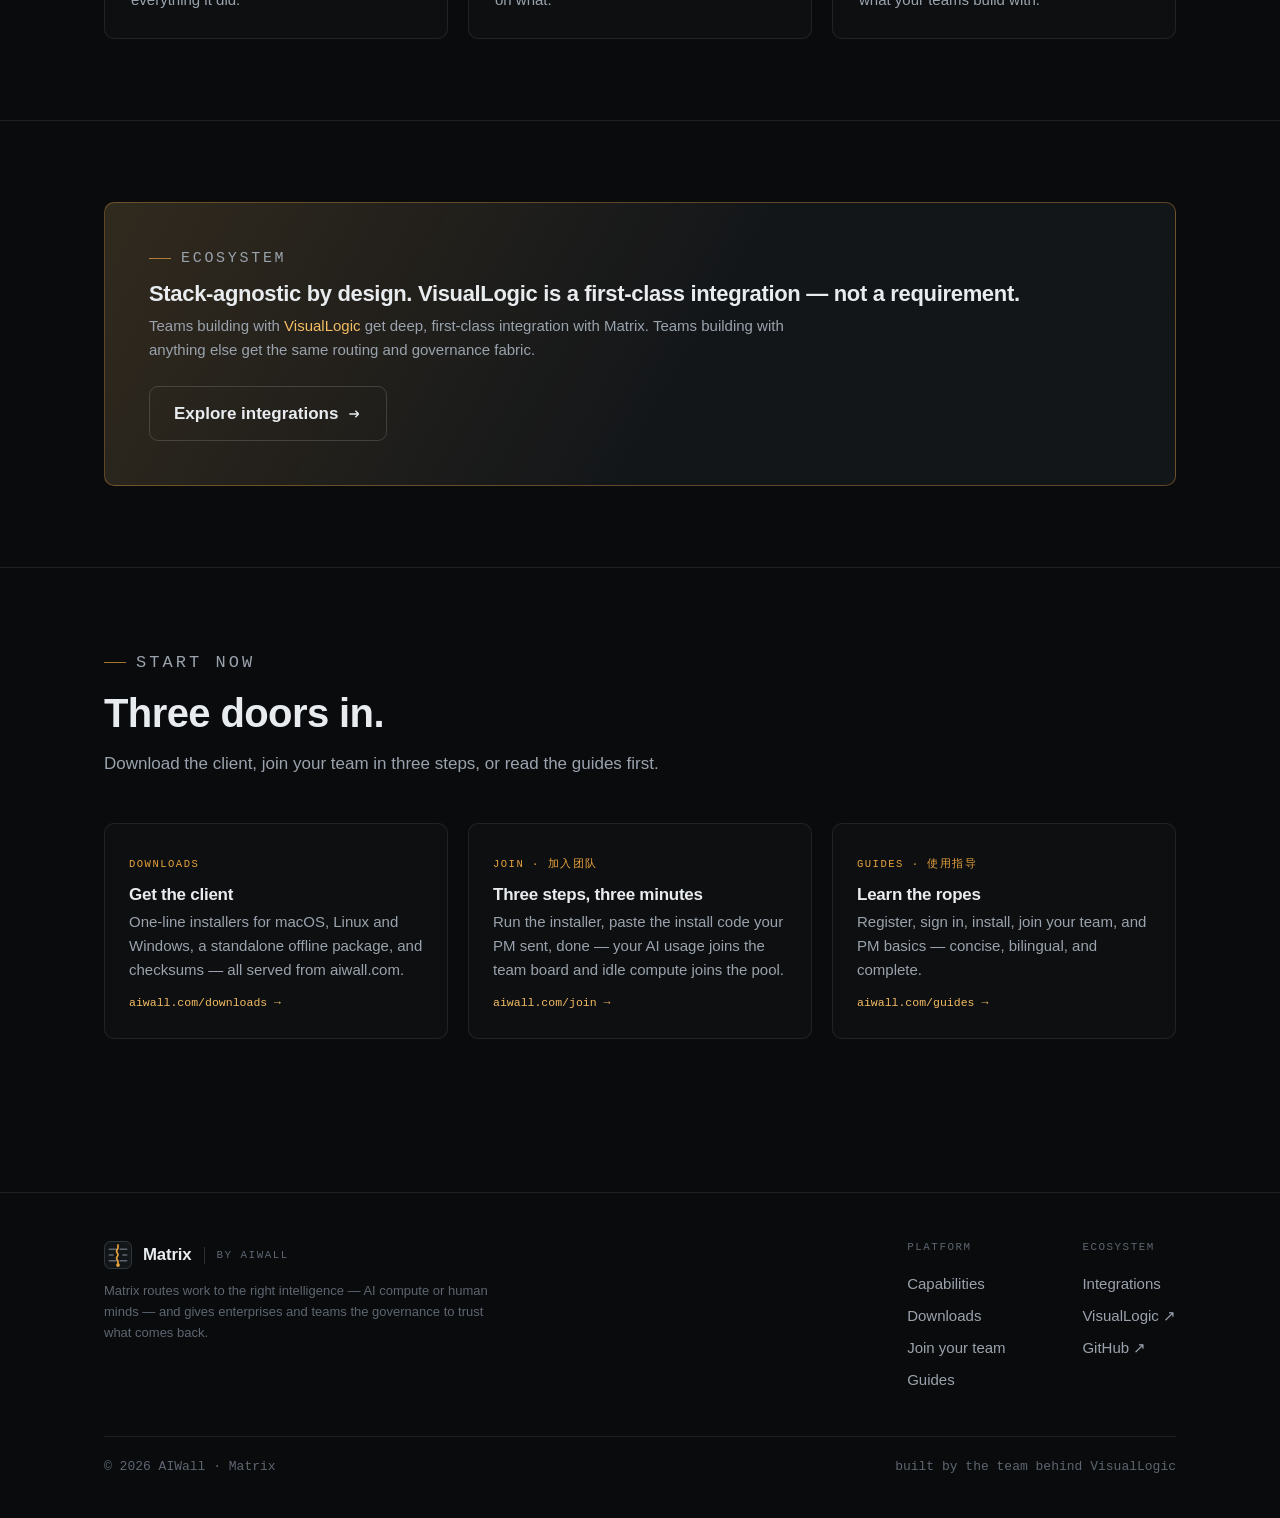
==== commit 11a3e75d: "feat: downloads + join + guides pages, homepage animations, artifact mirror (W4+W6) W4 — distributio" ====
--- a/index.html
+++ b/index.html
@@ -24,12 +24,13 @@
     </a>
     <div class="nav-links">
       <a href="/#platform">Platform</a>
-      <a href="/#how">How it works</a>
+      <a href="/downloads.html">Downloads</a>
+      <a href="/guides.html">Guides</a>
       <a href="/integrations.html">Integrations</a>
     </div>
     <div class="nav-cta">
-      <a href="https://www.visuallogic.ai" target="_blank" rel="noopener" class="btn btn-ghost">VisualLogic ↗</a>
-      <a href="/get-started.html" class="btn btn-amber">Get started</a>
+      <a href="/downloads.html" class="btn btn-ghost">Downloads</a>
+      <a href="/join.html" class="btn btn-amber">Join your team</a>
       <button class="menu-btn" id="menuBtn" aria-label="Menu" aria-expanded="false">
         <svg viewBox="0 0 24 24" fill="none" stroke="currentColor" stroke-width="2"><path d="M4 7h16M4 12h16M4 17h16"/></svg>
       </button>
@@ -39,9 +40,10 @@
 <div class="drawer" id="drawer">
   <a href="/#platform">Platform</a>
   <a href="/#how">How it works</a>
-  <a href="/#who">Who it's for</a>
+  <a href="/downloads.html">Downloads</a>
+  <a href="/guides.html">Guides</a>
   <a href="/integrations.html">Integrations</a>
-  <a href="/get-started.html" class="btn btn-amber">Get started</a>
+  <a href="/join.html" class="btn btn-amber">Join your team</a>
 </div>
 
 <!-- ============================ HERO ============================ -->
@@ -57,11 +59,11 @@
           governance to trust the results.
         </p>
         <div class="cta-row">
-          <a href="/get-started.html" class="btn btn-amber btn-lg">
-            Get started
+          <a href="/join.html" class="btn btn-amber btn-lg">
+            Join your team
             <svg viewBox="0 0 24 24" fill="none" stroke="currentColor" stroke-width="2"><path d="M5 12h14m0 0l-5-5m5 5l-5 5"/></svg>
           </a>
-          <a href="/integrations.html" class="btn btn-ghost btn-lg">See integrations</a>
+          <a href="/downloads.html" class="btn btn-ghost btn-lg">Download the client</a>
         </div>
         <div class="hero-meta">
           <span><strong>Stack-agnostic</strong> · bring your own agents, models, tools</span>
@@ -133,6 +135,11 @@
             <text class="node-sub" x="304" y="276">audited · ledger written</text>
             <path class="route-line" stroke="#43c98a" d="M357 226 v26"/>
             <path class="route-line" stroke="#43c98a" d="M357 142 h48 v110 h-25" opacity="0.5"/>
+
+            <!-- work packets traveling intake -> gate -> destination -->
+            <circle class="route-dot" r="3" style="--d:0s; offset-path: path('M106 55 C150 55 160 86 192 86 L200 86 C240 86 250 41 292 41')"/>
+            <circle class="route-dot" r="3" style="--d:1.6s; offset-path: path('M106 139 C150 139 160 142 192 142 L200 142 C240 142 250 125 292 125')"/>
+            <circle class="route-dot blue" r="3" style="--d:3.2s; offset-path: path('M106 223 C150 223 160 198 192 198 L200 198 C240 198 250 209 292 209')"/>
           </svg>
         </div>
       </div>
@@ -153,6 +160,30 @@
         <span class="idx">01</span>
         <div class="icon"><svg viewBox="0 0 24 24"><path d="M3 12h6m0 0c3 0 3-5 6-5h6m-6 0l3-3m-3 3l3 3M9 12c3 0 3 5 6 5h6m-6 0l3-3m-3 3l3 3"/></svg></div>
         <h3>AI compute routing</h3>
+        <div class="cap-viz" role="img" aria-label="Animation: a work unit is dispatched across idle AI compute — models, agent fleets, toolchains — in parallel">
+          <svg viewBox="0 0 260 96" aria-hidden="true">
+            <rect class="viz-box" x="10" y="36" width="52" height="24" rx="5"/>
+            <text class="viz-label" x="19" y="51">WORK</text>
+            <path class="viz-flow viz-amber" d="M62 48 C112 48 118 20 166 20"/>
+            <path class="viz-flow viz-amber" d="M62 48 H166"/>
+            <path class="viz-flow viz-amber" d="M62 48 C112 48 118 76 166 76"/>
+            <g class="viz-pulse" style="--d:0s">
+              <rect class="viz-box viz-amber" x="166" y="8" width="84" height="24" rx="5"/>
+              <text class="viz-label" x="176" y="23">MODEL</text>
+            </g>
+            <g class="viz-pulse" style="--d:0.9s">
+              <rect class="viz-box viz-amber" x="166" y="36" width="84" height="24" rx="5"/>
+              <text class="viz-label" x="176" y="51">AGENT FLEET</text>
+            </g>
+            <g class="viz-pulse" style="--d:1.8s">
+              <rect class="viz-box viz-amber" x="166" y="64" width="84" height="24" rx="5"/>
+              <text class="viz-label" x="176" y="79">TOOLCHAIN</text>
+            </g>
+            <circle class="viz-packet" r="2.6" style="--d:0s; offset-path: path('M62 48 C112 48 118 20 166 20')"/>
+            <circle class="viz-packet" r="2.6" style="--d:1.1s; offset-path: path('M62 48 H166')"/>
+            <circle class="viz-packet" r="2.6" style="--d:2.2s; offset-path: path('M62 48 C112 48 118 76 166 76')"/>
+          </svg>
+        </div>
         <p>Send each task to the model, agent, or toolchain best suited to it. Idle capacity across
            your accounts and machines becomes one routable pool — dispatched in parallel, never
            colliding on the same work.</p>
@@ -161,6 +192,29 @@
         <span class="idx">02</span>
         <div class="icon"><svg viewBox="0 0 24 24"><circle cx="9" cy="8" r="3.2"/><path d="M3.5 19c.6-3.2 2.8-5 5.5-5s4.9 1.8 5.5 5M16 4.5c1.4.5 2.3 1.8 2.3 3.5S17.4 11 16 11.5M18.5 14.5c1.9.8 3 2.3 3.4 4.5"/></svg></div>
         <h3>Human intelligence routing</h3>
+        <div class="cap-viz" role="img" aria-label="Animation: work that needs judgment is routed to the right person, with full context attached">
+          <svg viewBox="0 0 260 96" aria-hidden="true">
+            <rect class="viz-box" x="10" y="36" width="66" height="24" rx="5"/>
+            <text class="viz-label" x="19" y="51">APPROVAL?</text>
+            <path class="viz-flow" stroke="#5d9bd4" d="M76 48 H176"/>
+            <g class="viz-pulse" style="--d:0.6s" opacity="0.5">
+              <circle class="viz-box" cx="196" cy="20" r="8"/>
+              <path class="viz-box" d="M185 33 c2-6 20-6 22 0" fill="none"/>
+            </g>
+            <g class="viz-pulse" style="--d:0s">
+              <circle class="viz-box viz-amber" cx="196" cy="48" r="8"/>
+              <path class="viz-box viz-amber" d="M185 61 c2-6 20-6 22 0" fill="none"/>
+              <text class="viz-label" x="214" y="46">RIGHT</text>
+              <text class="viz-label" x="214" y="55">PERSON</text>
+            </g>
+            <g class="viz-pulse" style="--d:1.2s" opacity="0.5">
+              <circle class="viz-box" cx="196" cy="78" r="8"/>
+              <path class="viz-box" d="M185 91 c2-6 20-6 22 0" fill="none"/>
+            </g>
+            <circle class="viz-packet" r="2.6" style="--d:0s; offset-path: path('M76 48 H184')"/>
+            <text class="viz-label" x="96" y="42">+ FULL CONTEXT</text>
+          </svg>
+        </div>
         <p>When work needs a person — judgment, approval, expertise — Matrix routes it to the right
            one, with full context attached. Humans are first-class nodes on the same fabric, not an
            afterthought.</p>
@@ -169,13 +223,64 @@
         <span class="idx">03</span>
         <div class="icon"><svg viewBox="0 0 24 24"><path d="M12 3l8 4.5v9L12 21l-8-4.5v-9L12 3zm0 0v6m8-1.5L12 12 4 7.5M12 21v-9"/></svg></div>
         <h3>Context- &amp; session-independent delivery</h3>
+        <div class="cap-viz" role="img" aria-label="Animation: every delivered piece of work accumulates as an auditable record in the organization's ledger">
+          <svg viewBox="0 0 260 96" aria-hidden="true">
+            <rect class="viz-box" x="10" y="36" width="56" height="24" rx="5"/>
+            <text class="viz-label" x="19" y="51">DELIVER</text>
+            <path class="viz-flow" stroke="#43c98a" d="M66 48 H140"/>
+            <circle class="viz-packet" r="2.6" style="--d:0s; offset-path: path('M66 48 H140')"/>
+            <text class="viz-label" x="146" y="12">LEDGER · 沉淀</text>
+            <g class="viz-row" style="--d:0.4s">
+              <rect class="viz-box" x="146" y="76" width="102" height="11" rx="3"/>
+              <circle cx="154" cy="81.5" r="2" fill="#43c98a"/>
+            </g>
+            <g class="viz-row" style="--d:1.6s">
+              <rect class="viz-box" x="146" y="62" width="102" height="11" rx="3"/>
+              <circle cx="154" cy="67.5" r="2" fill="#43c98a"/>
+            </g>
+            <g class="viz-row" style="--d:2.8s">
+              <rect class="viz-box" x="146" y="48" width="102" height="11" rx="3"/>
+              <circle cx="154" cy="53.5" r="2" fill="#43c98a"/>
+            </g>
+            <g class="viz-row" style="--d:4s">
+              <rect class="viz-box" x="146" y="34" width="102" height="11" rx="3"/>
+              <circle cx="154" cy="39.5" r="2" fill="#43c98a"/>
+            </g>
+            <g class="viz-row" style="--d:5.2s">
+              <rect class="viz-box" x="146" y="20" width="102" height="11" rx="3"/>
+              <circle cx="154" cy="25.5" r="2" fill="#43c98a"/>
+            </g>
+          </svg>
+        </div>
         <p>Work units carry their own context; nothing is trapped in a chat session. Hand off,
-           resume, and audit any piece of work — anywhere, anytime, on any machine.</p>
+           resume, and audit any piece of work — anywhere, anytime, on any machine. Every record
+           accumulates: your organization's AI work becomes an asset, not exhaust.</p>
       </article>
       <article class="cap">
         <span class="idx">04</span>
         <div class="icon"><svg viewBox="0 0 24 24"><path d="M12 3l7 3v5c0 4.5-3 8.5-7 10-4-1.5-7-5.5-7-10V6l7-3z"/><path d="M9 12l2 2 4-4"/></svg></div>
         <h3>Enterprise &amp; team governance</h3>
+        <div class="cap-viz" role="img" aria-label="Animation: a wall builds itself around the organization's AI assets; an ungoverned probe from outside bounces off">
+          <svg viewBox="0 0 260 96" aria-hidden="true">
+            <text class="viz-label" x="14" y="14">OUTSIDE</text>
+            <circle class="viz-probe" cx="100" cy="48" r="3" fill="#5d9bd4"/>
+            <!-- the wall, laying its own bricks -->
+            <g>
+              <rect class="viz-brick" style="--d:0s"   x="142" y="80" width="22" height="10" rx="2" fill="var(--amber-dim)" stroke="var(--amber)" stroke-width="0.8"/>
+              <rect class="viz-brick" style="--d:0.7s" x="142" y="68" width="22" height="10" rx="2" fill="var(--amber-dim)" stroke="var(--amber)" stroke-width="0.8"/>
+              <rect class="viz-brick" style="--d:1.4s" x="142" y="56" width="22" height="10" rx="2" fill="var(--amber-dim)" stroke="var(--amber)" stroke-width="0.8"/>
+              <rect class="viz-brick" style="--d:2.1s" x="142" y="44" width="22" height="10" rx="2" fill="var(--amber-dim)" stroke="var(--amber)" stroke-width="0.8"/>
+              <rect class="viz-brick" style="--d:2.8s" x="142" y="32" width="22" height="10" rx="2" fill="var(--amber-dim)" stroke="var(--amber)" stroke-width="0.8"/>
+              <rect class="viz-brick" style="--d:3.5s" x="142" y="20" width="22" height="10" rx="2" fill="var(--amber-dim)" stroke="var(--amber)" stroke-width="0.8"/>
+              <rect class="viz-brick" style="--d:4.2s" x="142" y="8"  width="22" height="10" rx="2" fill="var(--amber-dim)" stroke="var(--amber)" stroke-width="0.8"/>
+            </g>
+            <text class="viz-label" x="178" y="14">AI ASSETS</text>
+            <circle class="viz-asset" style="--d:0s"   cx="192" cy="42" r="6" fill="var(--amber-dim)" stroke="var(--amber)" stroke-width="1"/>
+            <circle class="viz-asset" style="--d:0.8s" cx="218" cy="60" r="6" fill="var(--amber-dim)" stroke="var(--amber)" stroke-width="1"/>
+            <circle class="viz-asset" style="--d:1.6s" cx="240" cy="36" r="6" fill="var(--amber-dim)" stroke="var(--amber)" stroke-width="1"/>
+            <text class="viz-label" x="172" y="90">governed · provable</text>
+          </svg>
+        </div>
         <p>Permissions, review gates, write-scope locks, audit trails, and execution ledgers for
            every AI and human action. The wall between "AI did something" and "we can prove what
            happened."</p>
@@ -258,6 +363,40 @@
       </div>
       <a href="/integrations.html" class="btn btn-ghost btn-lg">Explore integrations
         <svg viewBox="0 0 24 24" fill="none" stroke="currentColor" stroke-width="2"><path d="M5 12h14m0 0l-5-5m5 5l-5 5"/></svg>
+      </a>
+    </div>
+  </div>
+</section>
+
+<!-- ============================ START NOW ============================ -->
+<section class="section">
+  <div class="container">
+    <div class="section-head reveal">
+      <p class="kicker">Start now</p>
+      <h2>Three doors in.</h2>
+      <p>Download the client, join your team in three steps, or read the guides first.</p>
+    </div>
+    <div class="quick-grid reveal">
+      <a class="quick" href="/downloads.html">
+        <span class="q-kicker">Downloads</span>
+        <h3>Get the client</h3>
+        <p>One-line installers for macOS, Linux and Windows, a standalone offline package, and
+           checksums — all served from aiwall.com.</p>
+        <span class="go">aiwall.com/downloads →</span>
+      </a>
+      <a class="quick" href="/join.html">
+        <span class="q-kicker">Join · 加入团队</span>
+        <h3>Three steps, three minutes</h3>
+        <p>Run the installer, paste the install code your PM sent, done — your AI usage joins the
+           team board and idle compute joins the pool.</p>
+        <span class="go">aiwall.com/join →</span>
+      </a>
+      <a class="quick" href="/guides.html">
+        <span class="q-kicker">Guides · 使用指导</span>
+        <h3>Learn the ropes</h3>
+        <p>Register, sign in, install, join your team, and PM basics — concise, bilingual, and
+           complete.</p>
+        <span class="go">aiwall.com/guides →</span>
       </a>
     </div>
   </div>
@@ -280,9 +419,9 @@
         <div class="footer-col">
           <h4>Platform</h4>
           <a href="/#platform">Capabilities</a>
-          <a href="/#how">How it works</a>
-          <a href="/#who">Who it's for</a>
-          <a href="/get-started.html">Get started</a>
+          <a href="/downloads.html">Downloads</a>
+          <a href="/join.html">Join your team</a>
+          <a href="/guides.html">Guides</a>
         </div>
         <div class="footer-col">
           <h4>Ecosystem</h4>
--- a/assets/css/site.css
+++ b/assets/css/site.css
@@ -248,6 +248,9 @@
 
 @media (prefers-reduced-motion: reduce) {
   .route-line, .route-board-bar .live::before { animation: none; }
+  .viz-flow, .viz-pulse, .viz-asset, .viz-probe { animation: none; opacity: 1; }
+  .viz-packet, .route-dot { animation: none; opacity: 0; }
+  .viz-row, .viz-brick { animation: none; opacity: 1; transform: none; }
   html { scroll-behavior: auto; }
   .reveal { opacity: 1 !important; transform: none !important; transition: none !important; }
 }
@@ -486,6 +489,303 @@
   font-family: var(--mono);
 }
 
+/* ---------- capability visuals (animated, hand-rolled) ---------- */
+.cap-viz {
+  border: 1px solid var(--line);
+  border-radius: 9px;
+  background: var(--bg-inset);
+  margin: 16px 0 18px;
+  overflow: hidden;
+}
+.cap-viz svg { width: 100%; height: auto; display: block; }
+.viz-label { font-family: var(--mono); font-size: 7px; letter-spacing: 0.1em; fill: var(--ink-faint); }
+.viz-box { fill: var(--bg-raise); stroke: var(--line-strong); }
+.viz-amber { stroke: var(--amber); }
+.viz-flow {
+  fill: none;
+  stroke-width: 1.4;
+  stroke-linecap: round;
+  stroke-dasharray: 4 6;
+  animation: routeflow 1.5s linear infinite;
+}
+/* pulsing nodes (compute chips, people) — staggered via --d */
+.viz-pulse { animation: vizpulse 2.6s ease-in-out infinite; animation-delay: var(--d, 0s); transform-box: fill-box; transform-origin: center; }
+@keyframes vizpulse { 0%, 100% { opacity: 0.45; } 50% { opacity: 1; } }
+/* traveling work packet along an SVG path */
+.viz-packet {
+  fill: var(--amber-hi);
+  offset-rotate: 0deg;
+  animation: vizpacket 3.2s cubic-bezier(0.45, 0, 0.35, 1) infinite;
+  animation-delay: var(--d, 0s);
+}
+@keyframes vizpacket {
+  0%   { offset-distance: 0%;   opacity: 0; }
+  8%   { opacity: 1; }
+  78%  { offset-distance: 100%; opacity: 1; }
+  88%, 100% { offset-distance: 100%; opacity: 0; }
+}
+/* ledger rows accumulating (governance / 沉淀) */
+.viz-row { opacity: 0; animation: vizrow 7s ease-out infinite; animation-delay: var(--d, 0s); }
+@keyframes vizrow {
+  0%, 4%  { opacity: 0; transform: translateY(5px); }
+  10%, 92% { opacity: 1; transform: translateY(0); }
+  97%, 100% { opacity: 0; }
+}
+/* wall bricks laying themselves (AI fence) */
+.viz-brick { opacity: 0; animation: vizbrick 8s ease-out infinite; animation-delay: var(--d, 0s); }
+@keyframes vizbrick {
+  0%, 3%  { opacity: 0; transform: translateY(-4px); }
+  8%, 94% { opacity: 1; transform: translateY(0); }
+  99%, 100% { opacity: 0; }
+}
+/* assets glowing safely inside the wall */
+.viz-asset { animation: vizasset 3s ease-in-out infinite; animation-delay: var(--d, 0s); transform-box: fill-box; transform-origin: center; }
+@keyframes vizasset { 0%, 100% { opacity: 0.55; transform: scale(1); } 50% { opacity: 1; transform: scale(1.12); } }
+/* an outside probe bouncing off the fence */
+.viz-probe { animation: vizprobe 4s ease-in-out infinite; }
+@keyframes vizprobe {
+  0%, 12%  { transform: translateX(0); opacity: 0; }
+  22%      { opacity: 0.9; }
+  46%      { transform: translateX(26px); opacity: 0.9; }
+  58%      { transform: translateX(14px); opacity: 0.55; }
+  74%, 100% { transform: translateX(0); opacity: 0; }
+}
+/* hero: work dots traveling the routing board */
+.route-dot {
+  fill: var(--amber-hi);
+  offset-rotate: 0deg;
+  animation: routedot 4.8s linear infinite;
+  animation-delay: var(--d, 0s);
+}
+.route-dot.blue { fill: var(--route-blue); }
+@keyframes routedot {
+  0%   { offset-distance: 0%;   opacity: 0; }
+  6%   { opacity: 1; }
+  44%  { offset-distance: 100%; opacity: 1; }
+  50%, 100% { offset-distance: 100%; opacity: 0; }
+}
+
+/* ---------- code blocks + copy ---------- */
+.codeblock {
+  position: relative;
+  border: 1px solid var(--line-strong);
+  border-radius: 9px;
+  background: var(--bg-inset);
+  margin: 14px 0;
+}
+.codeblock pre {
+  overflow-x: auto;
+  padding: 14px 96px 14px 16px;
+  font-family: var(--mono);
+  font-size: 0.8rem;
+  line-height: 1.55;
+  color: var(--ink);
+  white-space: pre;
+}
+.codeblock .cb-lang {
+  position: absolute;
+  top: -9px; left: 14px;
+  font-family: var(--mono);
+  font-size: 0.62rem;
+  letter-spacing: 0.12em;
+  text-transform: uppercase;
+  color: var(--ink-faint);
+  background: var(--bg);
+  padding: 0 7px;
+}
+.copy-btn {
+  position: absolute;
+  top: 9px; right: 9px;
+  font-family: var(--mono);
+  font-size: 0.68rem;
+  letter-spacing: 0.06em;
+  color: var(--ink-dim);
+  border: 1px solid var(--line-strong);
+  border-radius: 6px;
+  padding: 5px 10px;
+  background: var(--bg-raise);
+  transition: color 0.15s, border-color 0.15s;
+}
+.copy-btn:hover { color: var(--amber-hi); border-color: var(--amber); }
+.copy-btn.copied { color: var(--jade); border-color: var(--jade); }
+@media (max-width: 720px) {
+  .codeblock pre { padding: 42px 16px 14px; }
+}
+
+/* ---------- downloads page ---------- */
+.dl-grid { display: grid; grid-template-columns: repeat(2, minmax(0, 1fr)); gap: 20px; }
+.dl-card {
+  border: 1px solid var(--line-strong);
+  border-radius: var(--radius);
+  background: var(--bg-panel);
+  padding: 26px;
+  min-width: 0;
+}
+.dl-card h3 { font-size: var(--fs-md); margin-bottom: 6px; display: flex; align-items: center; gap: 10px; }
+.dl-card h3 .os {
+  font-family: var(--mono);
+  font-size: 0.62rem;
+  letter-spacing: 0.12em;
+  text-transform: uppercase;
+  color: var(--amber);
+  border: 1px solid var(--line-amber);
+  border-radius: 99px;
+  padding: 2px 9px;
+}
+.dl-card > p { color: var(--ink-dim); font-size: var(--fs-sm); }
+.dl-card .alt { font-size: var(--fs-xs); color: var(--ink-faint); margin-top: 10px; }
+.dl-card .alt a, .note a, .file-table a { color: var(--amber-hi); }
+.pill {
+  display: inline-flex;
+  align-items: center;
+  gap: 8px;
+  font-family: var(--mono);
+  font-size: 0.72rem;
+  letter-spacing: 0.08em;
+  color: var(--ink-dim);
+  border: 1px solid var(--line-strong);
+  border-radius: 99px;
+  padding: 5px 14px;
+}
+.pill .dot { width: 6px; height: 6px; border-radius: 50%; background: var(--jade); box-shadow: 0 0 8px var(--jade); }
+
+.file-table-wrap { overflow-x: auto; border: 1px solid var(--line-strong); border-radius: var(--radius); background: var(--bg-inset); }
+.file-table { width: 100%; border-collapse: collapse; font-size: var(--fs-xs); min-width: 640px; }
+.file-table th {
+  font-family: var(--mono);
+  font-size: 0.66rem;
+  letter-spacing: 0.12em;
+  text-transform: uppercase;
+  color: var(--ink-faint);
+  text-align: left;
+  font-weight: 500;
+  padding: 12px 16px;
+  border-bottom: 1px solid var(--line-strong);
+}
+.file-table td { padding: 11px 16px; border-bottom: 1px solid var(--line); color: var(--ink-dim); vertical-align: top; }
+.file-table tr:last-child td { border-bottom: 0; }
+.file-table .fname { font-family: var(--mono); font-size: 0.74rem; white-space: nowrap; }
+.file-table .sha { font-family: var(--mono); font-size: 0.66rem; color: var(--ink-faint); word-break: break-all; min-width: 200px; }
+
+/* ---------- join page ---------- */
+.join-steps { display: grid; gap: 20px; max-width: 760px; }
+.join-step {
+  border: 1px solid var(--line-strong);
+  border-radius: var(--radius);
+  background: var(--bg-panel);
+  padding: 26px 26px 24px;
+  display: grid;
+  grid-template-columns: 44px minmax(0, 1fr);
+  gap: 18px;
+}
+.join-step .num {
+  font-family: var(--mono);
+  font-size: 1.05rem;
+  color: var(--amber);
+  border: 1px solid var(--line-amber);
+  background: var(--amber-dim);
+  border-radius: 9px;
+  width: 44px; height: 44px;
+  display: grid;
+  place-items: center;
+}
+.join-step h3 { font-size: var(--fs-lg); margin-bottom: 6px; }
+.join-step p { color: var(--ink-dim); font-size: var(--fs-sm); }
+.join-step .zh { margin-top: 6px; }
+.join-step.done { border-color: rgba(67, 201, 138, 0.4); }
+.join-step.done .num { color: var(--jade); border-color: rgba(67, 201, 138, 0.4); background: var(--jade-dim); }
+.zh { display: block; color: var(--ink-faint); font-size: var(--fs-xs); line-height: 1.7; }
+.invite-box {
+  border: 1px solid var(--line-amber);
+  border-radius: var(--radius);
+  background: linear-gradient(150deg, var(--amber-dim), transparent 55%), var(--bg-panel);
+  padding: clamp(24px, 4vw, 36px);
+  max-width: 760px;
+}
+.invite-box h2 { font-size: var(--fs-lg); margin-bottom: 8px; }
+.invite-box > p { color: var(--ink-dim); font-size: var(--fs-sm); margin-bottom: 6px; }
+.invite-box .codeblock pre { white-space: pre-wrap; word-break: break-word; font-size: 0.82rem; }
+@media (max-width: 600px) {
+  .join-step { grid-template-columns: minmax(0, 1fr); }
+  .join-step .num { width: 38px; height: 38px; }
+}
+
+/* ---------- guides page ---------- */
+.guide-toc {
+  display: flex;
+  flex-wrap: wrap;
+  gap: 10px;
+  margin-top: 20px;
+}
+.guide-toc a {
+  font-family: var(--mono);
+  font-size: 0.72rem;
+  letter-spacing: 0.06em;
+  color: var(--ink-dim);
+  border: 1px solid var(--line-strong);
+  border-radius: 99px;
+  padding: 6px 14px;
+  transition: color 0.15s, border-color 0.15s;
+}
+.guide-toc a:hover { color: var(--amber-hi); border-color: var(--amber); }
+.guide {
+  border: 1px solid var(--line-strong);
+  border-radius: var(--radius);
+  background: var(--bg-panel);
+  padding: clamp(24px, 4vw, 36px);
+  max-width: 820px;
+  margin-bottom: 22px;
+  scroll-margin-top: calc(var(--nav-h) + 16px);
+}
+.guide h2 { font-size: var(--fs-lg); margin-bottom: 4px; display: flex; flex-wrap: wrap; align-items: baseline; gap: 10px; }
+.guide h2 .zh-title { font-size: 0.8em; font-weight: 500; color: var(--ink-faint); }
+.guide > p { color: var(--ink-dim); font-size: var(--fs-sm); margin-top: 10px; }
+.guide ol, .guide ul { margin: 12px 0 0 20px; color: var(--ink-dim); font-size: var(--fs-sm); display: grid; gap: 7px; }
+.guide li::marker { color: var(--amber); font-family: var(--mono); font-size: 0.85em; }
+.guide .zh-steps {
+  margin-top: 14px;
+  border-left: 2px solid var(--line-amber);
+  background: var(--amber-dim);
+  border-radius: 0 8px 8px 0;
+  padding: 12px 16px;
+}
+.guide .zh-steps strong { color: var(--ink-dim); font-weight: 600; }
+.guide code:not(pre code) {
+  font-family: var(--mono);
+  font-size: 0.85em;
+  background: var(--bg-inset);
+  border: 1px solid var(--line);
+  border-radius: 5px;
+  padding: 1px 6px;
+  white-space: nowrap;
+}
+
+/* quick-links band (homepage) */
+.quick-grid { display: grid; grid-template-columns: repeat(3, minmax(0, 1fr)); gap: 20px; }
+.quick {
+  border: 1px solid var(--line);
+  border-radius: var(--radius);
+  background: var(--bg-inset);
+  padding: 24px;
+  transition: border-color 0.2s, background 0.2s;
+  display: block;
+}
+.quick:hover { border-color: var(--line-amber); background: var(--bg-panel); }
+.quick .q-kicker {
+  font-family: var(--mono);
+  font-size: 0.66rem;
+  letter-spacing: 0.14em;
+  text-transform: uppercase;
+  color: var(--amber);
+}
+.quick h3 { font-size: var(--fs-md); margin: 10px 0 6px; }
+.quick p { color: var(--ink-dim); font-size: var(--fs-sm); }
+.quick .go { display: inline-block; margin-top: 12px; font-family: var(--mono); font-size: 0.72rem; color: var(--amber-hi); }
+@media (max-width: 960px) {
+  .dl-grid { grid-template-columns: minmax(0, 1fr); }
+  .quick-grid { grid-template-columns: minmax(0, 1fr); }
+}
+
 /* ---------- reveal on scroll ---------- */
 .reveal { opacity: 0; transform: translateY(16px); transition: opacity 0.6s ease, transform 0.6s ease; }
 .reveal.in { opacity: 1; transform: none; }
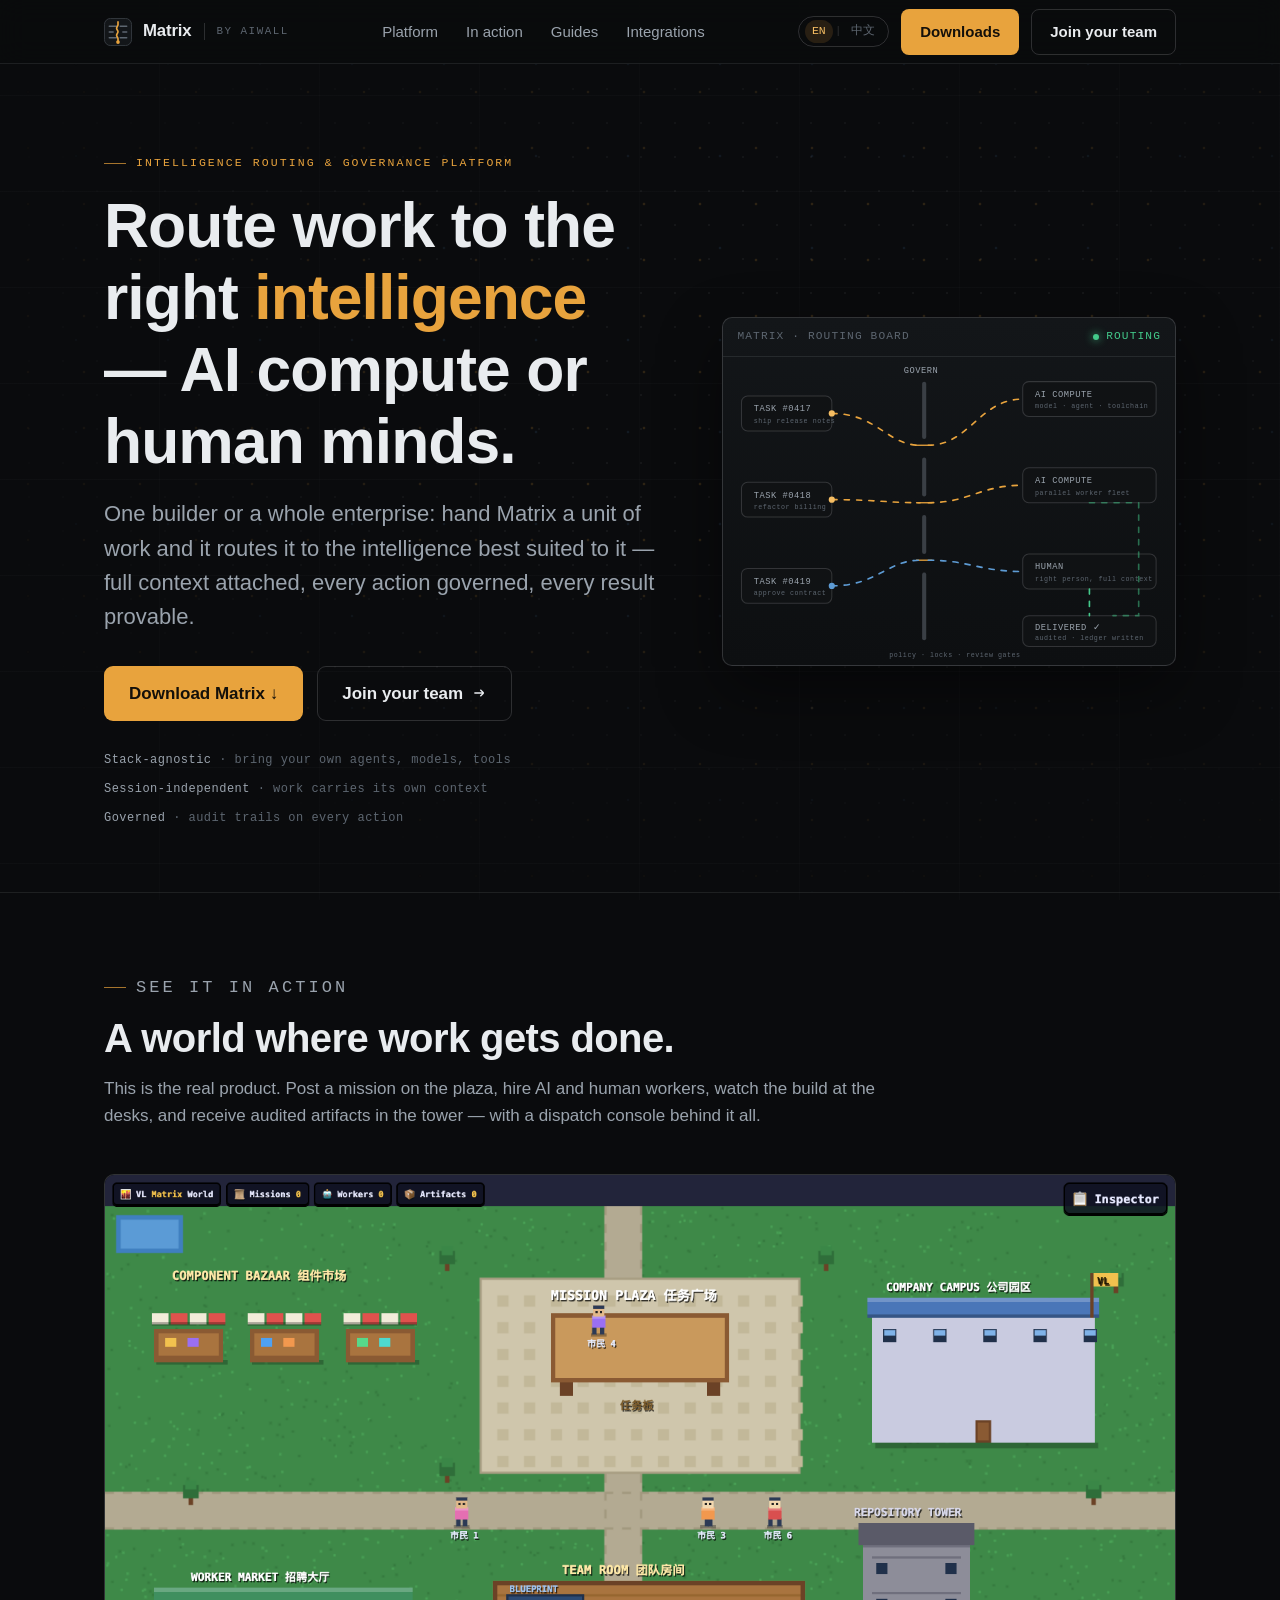
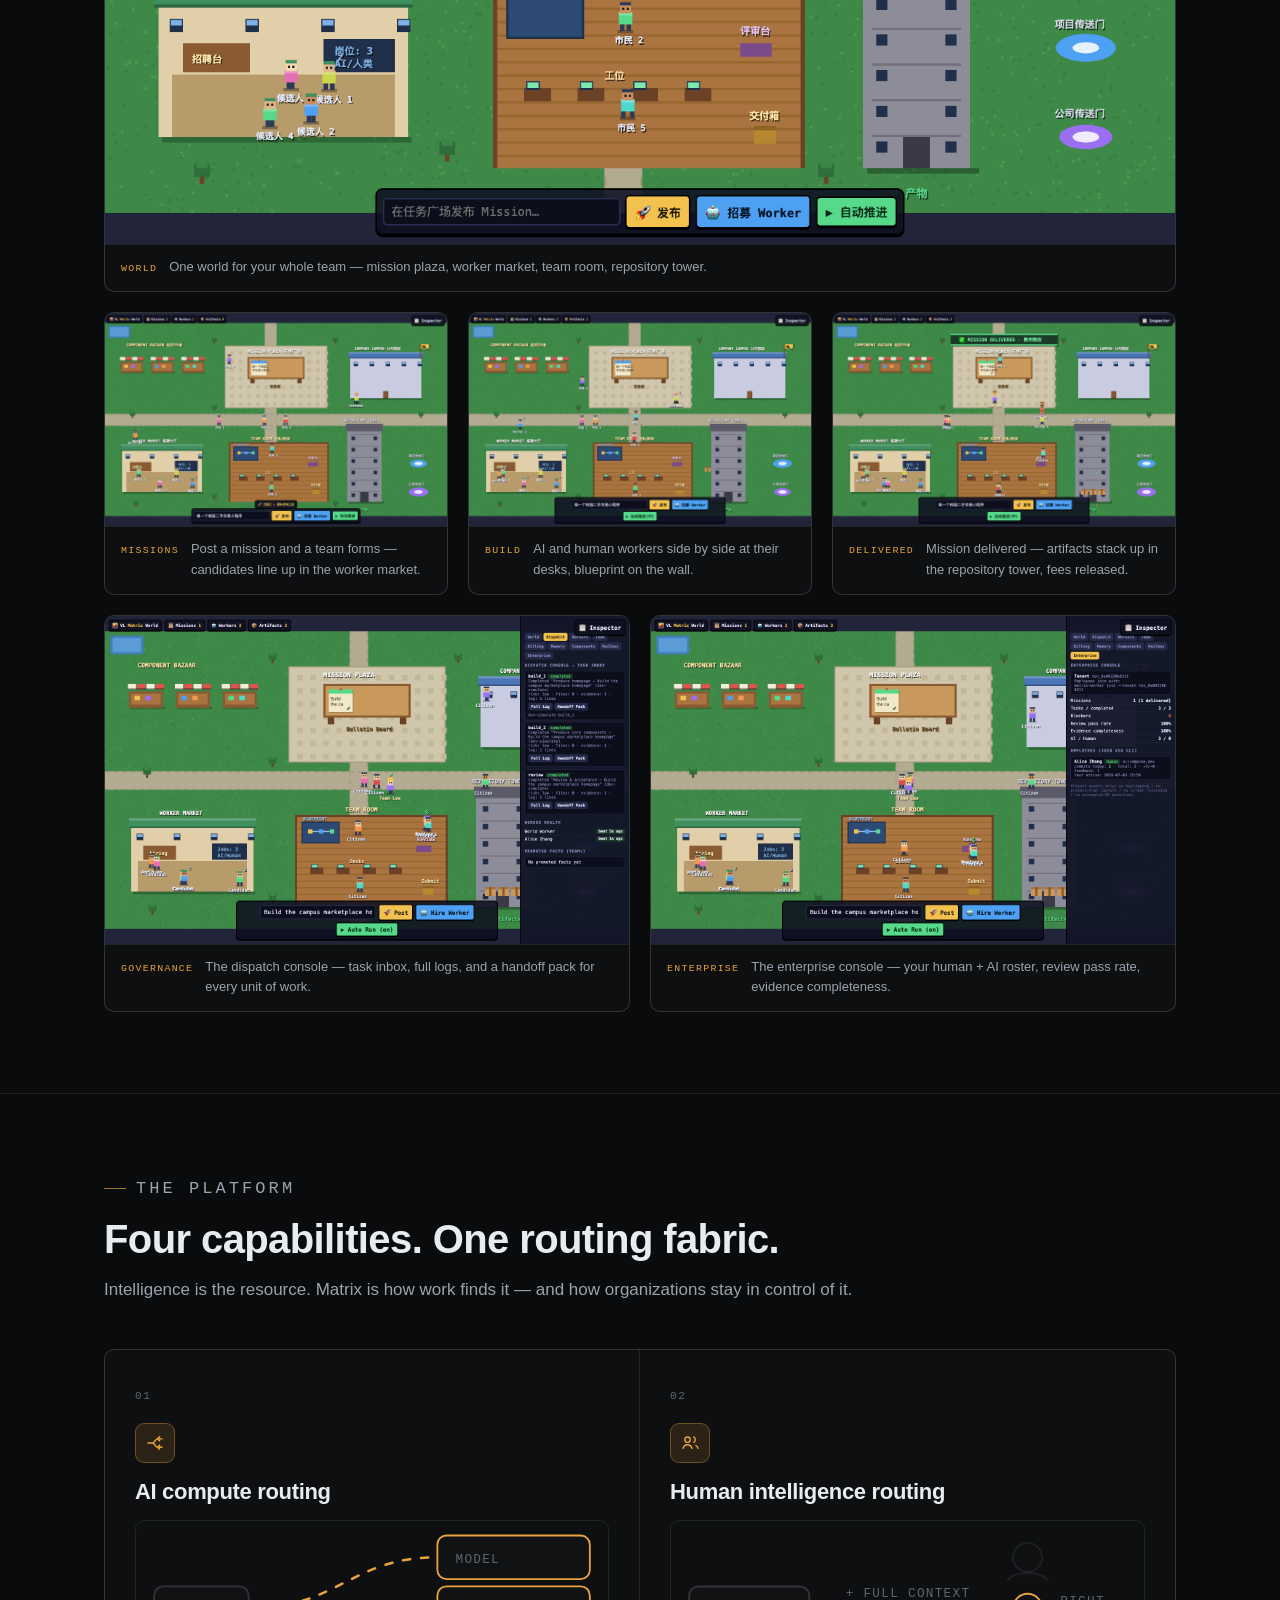
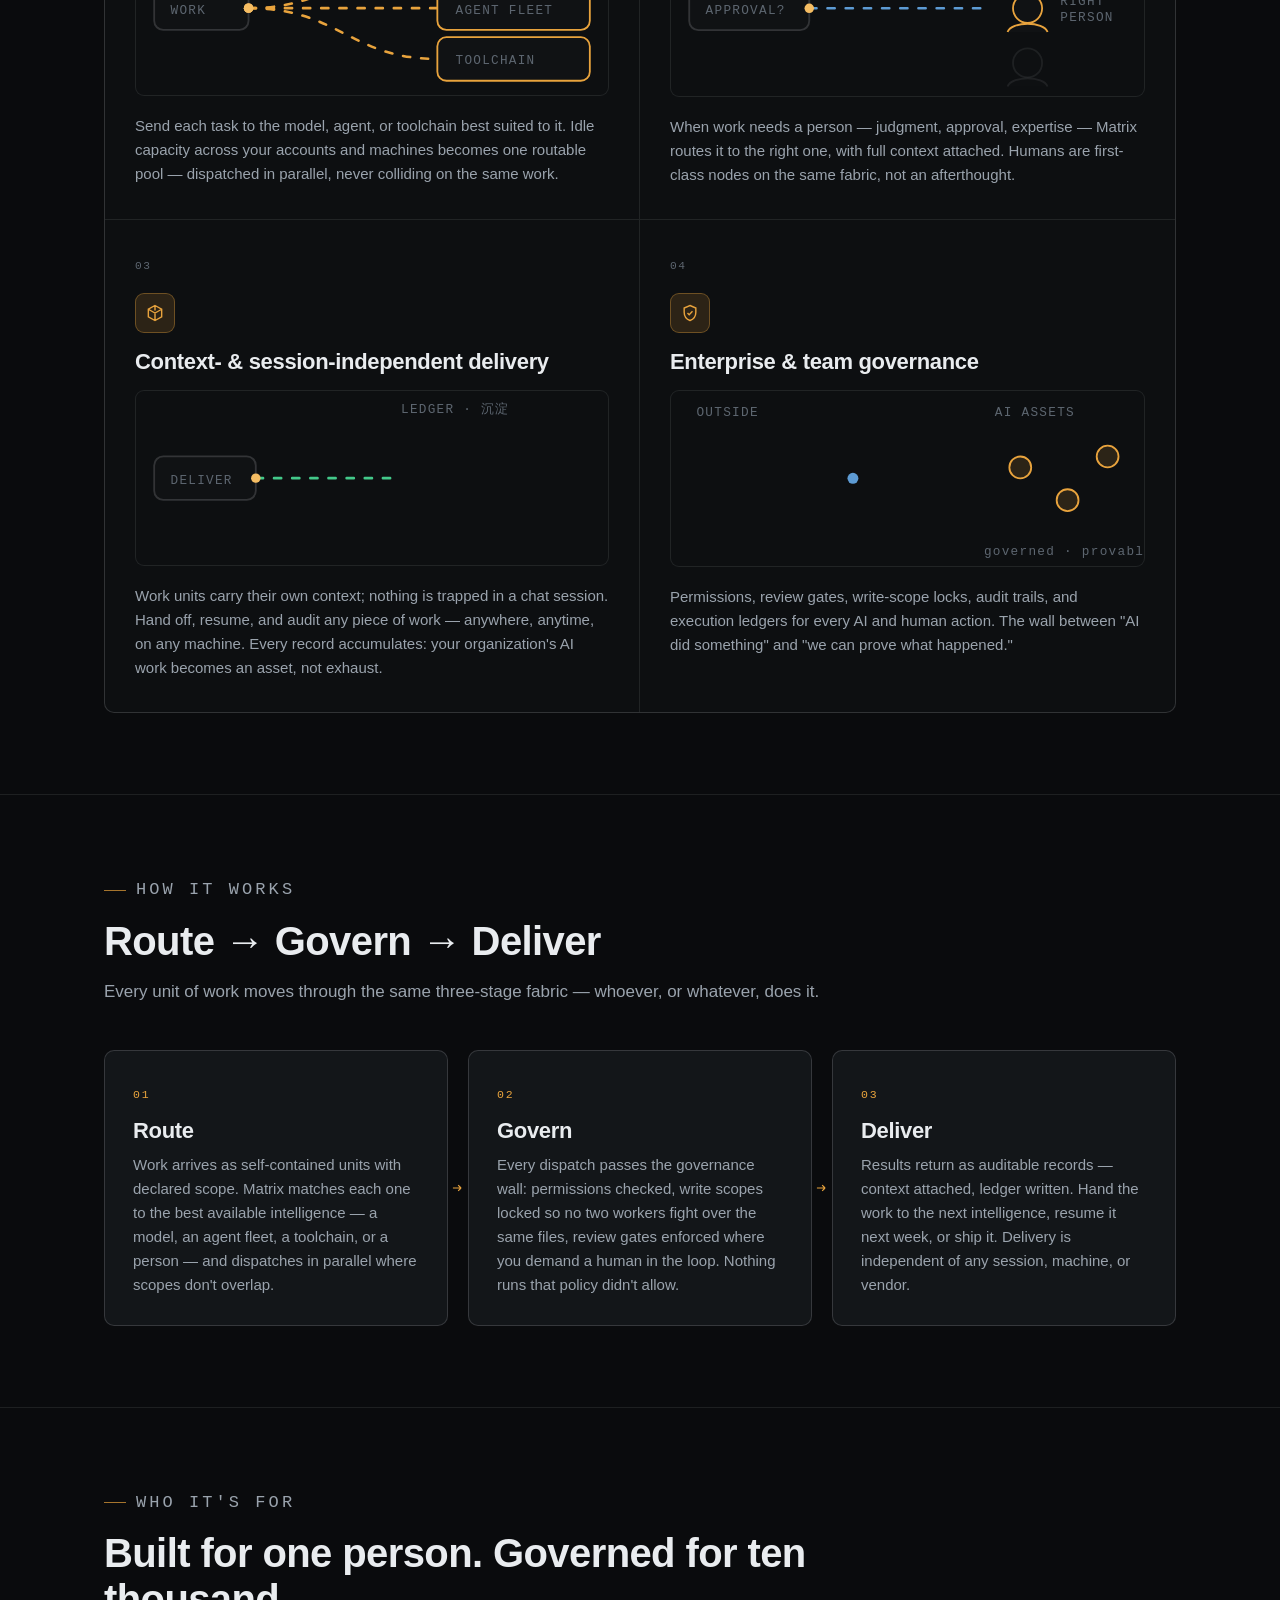
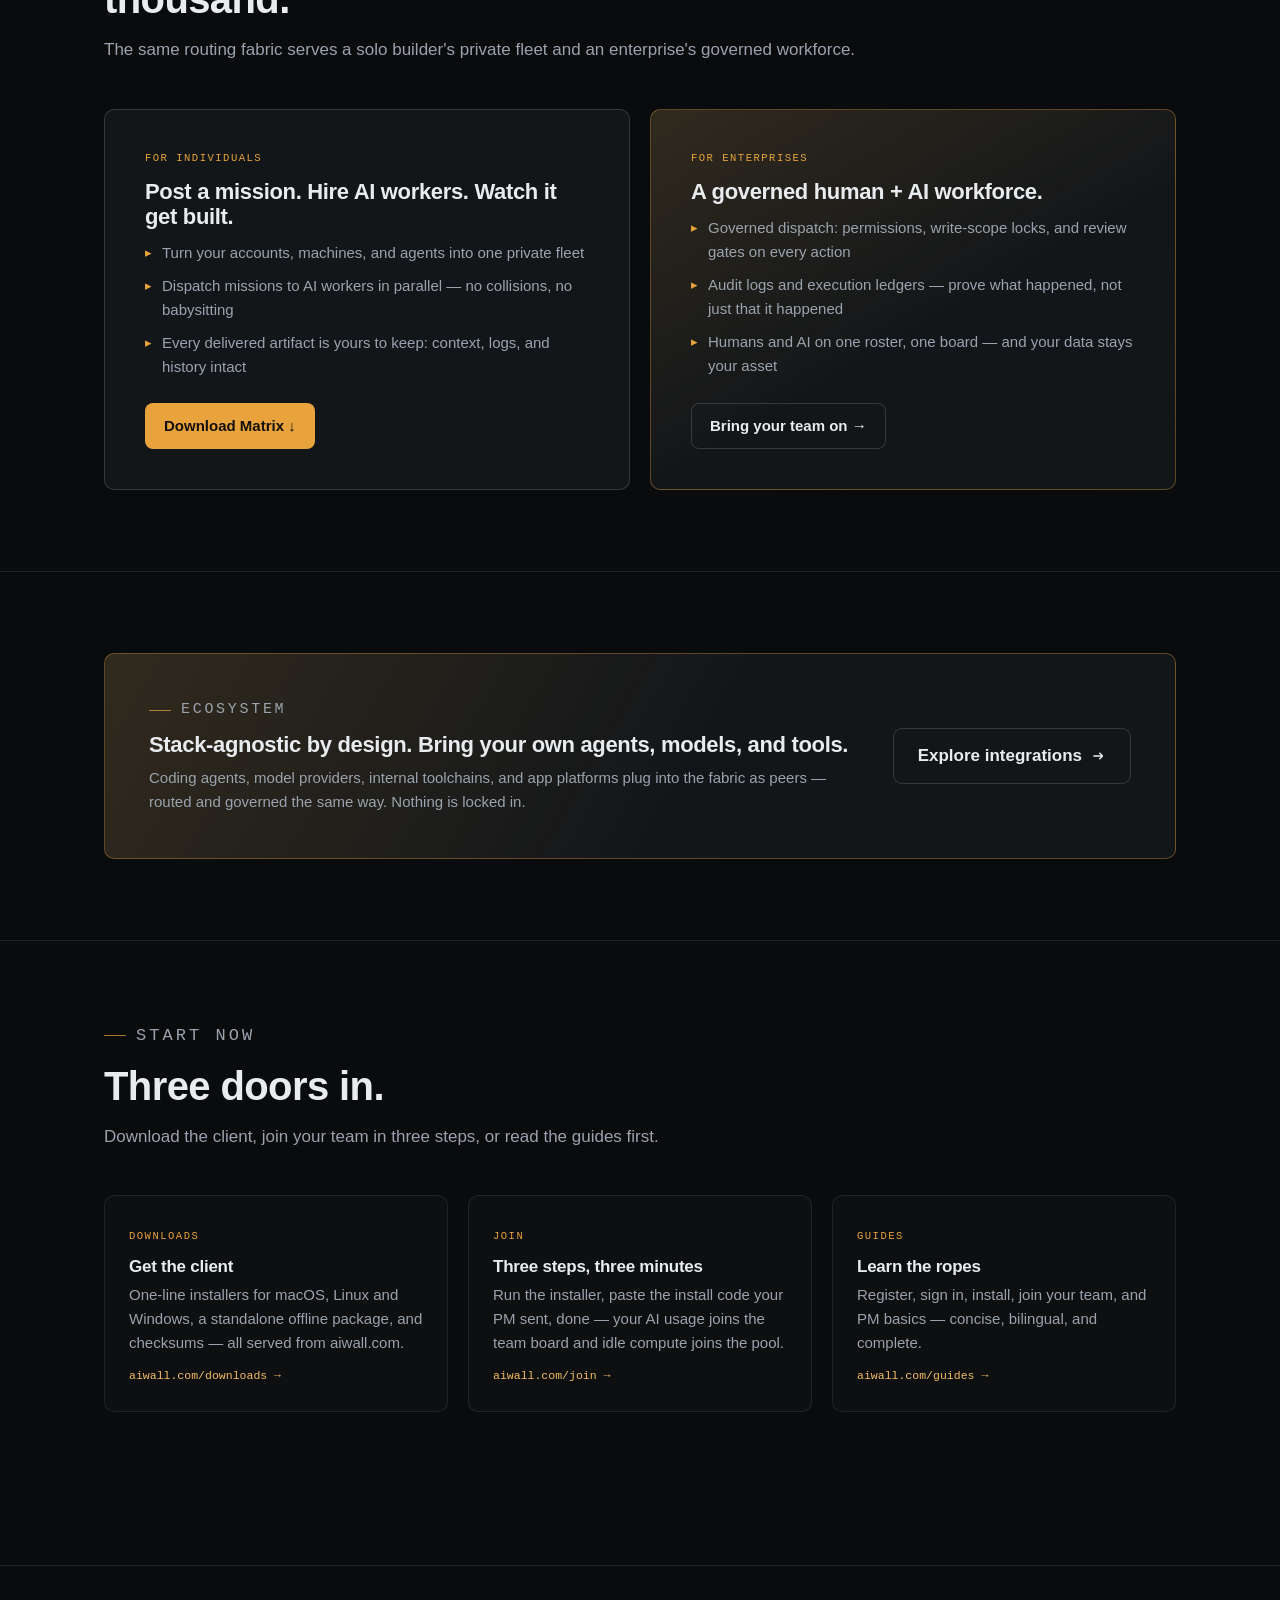
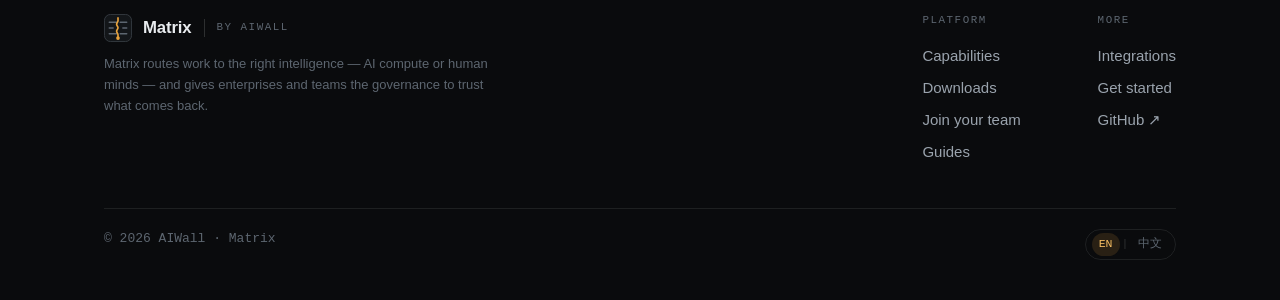
==== commit df5e21d7: "Bilingual EN/中文 site, prominent downloads, product-screenshot homepage - i18n: shared assets/js/i18n" ====
--- a/index.html
+++ b/index.html
@@ -4,7 +4,7 @@
   <meta charset="utf-8">
   <meta name="viewport" content="width=device-width, initial-scale=1, viewport-fit=cover">
   <title>Matrix by AIWall — Intelligence Routing &amp; Governance Platform</title>
-  <meta name="description" content="Matrix routes work to the right intelligence — AI compute or human minds — and gives enterprises and teams the governance to trust what comes back. Stack-agnostic. Session-independent. Fully audited.">
+  <meta name="description" content="Individuals and enterprises use Matrix to route work to the right intelligence — AI compute or human minds — with full context attached and governance you can prove.">
   <meta name="theme-color" content="#0a0b0d">
   <link rel="icon" type="image/svg+xml" href="/assets/img/aiwall-mark.svg">
   <meta property="og:title" content="Matrix by AIWall — Intelligence Routing &amp; Governance Platform">
@@ -13,7 +13,7 @@
   <meta property="og:url" content="https://aiwall.com/">
   <link rel="stylesheet" href="/assets/css/site.css">
 </head>
-<body>
+<body data-page="home">
 
 <nav class="nav">
   <div class="container">
@@ -23,14 +23,17 @@
       <span class="by">by AIWall</span>
     </a>
     <div class="nav-links">
-      <a href="/#platform">Platform</a>
-      <a href="/downloads.html">Downloads</a>
-      <a href="/guides.html">Guides</a>
-      <a href="/integrations.html">Integrations</a>
+      <a href="/#platform" data-i18n="common.nav.platform">Platform</a>
+      <a href="/#action" data-i18n="common.nav.action">In action</a>
+      <a href="/guides.html" data-i18n="common.nav.guides">Guides</a>
+      <a href="/integrations.html" data-i18n="common.nav.integrations">Integrations</a>
     </div>
     <div class="nav-cta">
-      <a href="/downloads.html" class="btn btn-ghost">Downloads</a>
-      <a href="/join.html" class="btn btn-amber">Join your team</a>
+      <div class="lang-switch" role="group" aria-label="Language / 语言">
+        <button type="button" data-lang="en">EN</button><span class="sep" aria-hidden="true">|</span><button type="button" data-lang="zh">中文</button>
+      </div>
+      <a href="/downloads.html" class="btn btn-amber" data-i18n="common.nav.download">Downloads</a>
+      <a href="/join.html" class="btn btn-ghost" data-i18n="common.nav.join">Join your team</a>
       <button class="menu-btn" id="menuBtn" aria-label="Menu" aria-expanded="false">
         <svg viewBox="0 0 24 24" fill="none" stroke="currentColor" stroke-width="2"><path d="M4 7h16M4 12h16M4 17h16"/></svg>
       </button>
@@ -38,12 +41,15 @@
   </div>
 </nav>
 <div class="drawer" id="drawer">
-  <a href="/#platform">Platform</a>
-  <a href="/#how">How it works</a>
-  <a href="/downloads.html">Downloads</a>
-  <a href="/guides.html">Guides</a>
-  <a href="/integrations.html">Integrations</a>
-  <a href="/join.html" class="btn btn-amber">Join your team</a>
+  <a href="/#platform" data-i18n="common.nav.platform">Platform</a>
+  <a href="/#action" data-i18n="common.nav.action">In action</a>
+  <a href="/guides.html" data-i18n="common.nav.guides">Guides</a>
+  <a href="/integrations.html" data-i18n="common.nav.integrations">Integrations</a>
+  <a href="/downloads.html" class="btn btn-amber" data-i18n="common.nav.downloadcta">Download Matrix ↓</a>
+  <a href="/join.html" class="btn btn-ghost" data-i18n="common.nav.join">Join your team</a>
+  <div class="lang-switch" role="group" aria-label="Language / 语言">
+    <button type="button" data-lang="en">EN</button><span class="sep" aria-hidden="true">|</span><button type="button" data-lang="zh">中文</button>
+  </div>
 </div>
 
 <!-- ============================ HERO ============================ -->
@@ -51,24 +57,26 @@
   <div class="container">
     <div class="hero-grid">
       <div>
-        <p class="kicker">Intelligence Routing &amp; Governance Platform</p>
-        <h1>Route work to the right <span class="amber">intelligence</span>. Govern everything that comes back.</h1>
-        <p class="lede">
-          Matrix routes each unit of work to the intelligence best suited to it — AI compute or
-          human minds — with full context attached, and gives enterprises and teams the
-          governance to trust the results.
+        <p class="kicker" data-i18n="home.kicker">Intelligence Routing &amp; Governance Platform</p>
+        <h1 data-i18n-html="home.h1">Route work to the right <span class="amber">intelligence</span> — AI compute or human minds.</h1>
+        <p class="lede" data-i18n="home.lede">
+          One builder or a whole enterprise: hand Matrix a unit of work and it routes it to the
+          intelligence best suited to it — full context attached, every action governed, every
+          result provable.
         </p>
         <div class="cta-row">
-          <a href="/join.html" class="btn btn-amber btn-lg">
-            Join your team
+          <a href="/downloads.html" class="btn btn-amber btn-lg">
+            <span data-i18n="home.cta.download">Download Matrix ↓</span>
+          </a>
+          <a href="/join.html" class="btn btn-ghost btn-lg">
+            <span data-i18n="home.cta.join">Join your team</span>
             <svg viewBox="0 0 24 24" fill="none" stroke="currentColor" stroke-width="2"><path d="M5 12h14m0 0l-5-5m5 5l-5 5"/></svg>
           </a>
-          <a href="/downloads.html" class="btn btn-ghost btn-lg">Download the client</a>
         </div>
         <div class="hero-meta">
-          <span><strong>Stack-agnostic</strong> · bring your own agents, models, tools</span>
-          <span><strong>Session-independent</strong> · work carries its own context</span>
-          <span><strong>Governed</strong> · audit trails on every action</span>
+          <span data-i18n-html="home.meta1"><strong>Stack-agnostic</strong> · bring your own agents, models, tools</span>
+          <span data-i18n-html="home.meta2"><strong>Session-independent</strong> · work carries its own context</span>
+          <span data-i18n-html="home.meta3"><strong>Governed</strong> · audit trails on every action</span>
         </div>
       </div>
 
@@ -147,19 +155,101 @@
   </div>
 </header>
 
+<!-- ============================ SEE IT IN ACTION ============================ -->
+<section class="section" id="action">
+  <div class="container">
+    <div class="section-head reveal">
+      <p class="kicker" data-i18n="home.shots.kicker">See it in action</p>
+      <h2 data-i18n="home.shots.h2">A world where work gets done.</h2>
+      <p data-i18n="home.shots.lede">This is the real product. Post a mission on the plaza, hire AI and human workers,
+         watch the build at the desks, and receive audited artifacts in the tower — with a dispatch
+         console behind it all.</p>
+    </div>
+
+    <div class="shots-featured reveal">
+      <a class="shot" href="/assets/img/screens/world-overview.png">
+        <figure>
+          <img src="/assets/img/screens/world-overview.png" loading="lazy" width="1440" height="900"
+               alt="Matrix world overview: mission plaza, worker market, team room and repository tower — 世界总览：任务广场、招聘大厅、团队房间与仓库塔">
+          <figcaption>
+            <span class="cap-tag" data-i18n="home.shots.world.tag">World</span>
+            <span data-i18n="home.shots.world.cap">One world for your whole team — mission plaza, worker market, team room, repository tower.</span>
+          </figcaption>
+        </figure>
+      </a>
+    </div>
+
+    <div class="shots-grid reveal">
+      <a class="shot" href="/assets/img/screens/mission-team-forming.png">
+        <figure>
+          <img src="/assets/img/screens/mission-team-forming.png" loading="lazy" width="1440" height="900"
+               alt="A mission posted on the bulletin board while candidates gather in the worker market — 任务已发布，候选工人在招聘大厅集结">
+          <figcaption>
+            <span class="cap-tag" data-i18n="home.shots.mission.tag">Missions</span>
+            <span data-i18n="home.shots.mission.cap">Post a mission and a team forms — candidates line up in the worker market.</span>
+          </figcaption>
+        </figure>
+      </a>
+      <a class="shot" href="/assets/img/screens/working-at-desks.png">
+        <figure>
+          <img src="/assets/img/screens/working-at-desks.png" loading="lazy" width="1440" height="900"
+               alt="AI and human workers building at their desks in the team room — AI 与人类工人在团队房间的工位上工作">
+          <figcaption>
+            <span class="cap-tag" data-i18n="home.shots.desks.tag">Build</span>
+            <span data-i18n="home.shots.desks.cap">AI and human workers side by side at their desks, blueprint on the wall.</span>
+          </figcaption>
+        </figure>
+      </a>
+      <a class="shot" href="/assets/img/screens/artifacts-delivered.png">
+        <figure>
+          <img src="/assets/img/screens/artifacts-delivered.png" loading="lazy" width="1440" height="900"
+               alt="Mission delivered: artifact crates stacking up at the repository tower — 任务交付：产物入库仓库塔">
+          <figcaption>
+            <span class="cap-tag" data-i18n="home.shots.delivered.tag">Delivered</span>
+            <span data-i18n="home.shots.delivered.cap">Mission delivered — artifacts stack up in the repository tower, fees released.</span>
+          </figcaption>
+        </figure>
+      </a>
+    </div>
+
+    <div class="shots-grid two reveal">
+      <a class="shot" href="/assets/img/screens/dispatch-console.png">
+        <figure>
+          <img src="/assets/img/screens/dispatch-console.png" loading="lazy" width="1440" height="900"
+               alt="Dispatch console with task inbox, full logs and handoff packs — 调度台：任务收件箱、完整日志与交接包">
+          <figcaption>
+            <span class="cap-tag" data-i18n="home.shots.dispatch.tag">Governance</span>
+            <span data-i18n="home.shots.dispatch.cap">The dispatch console — task inbox, full logs, and a handoff pack for every unit of work.</span>
+          </figcaption>
+        </figure>
+      </a>
+      <a class="shot" href="/assets/img/screens/enterprise-console.png">
+        <figure>
+          <img src="/assets/img/screens/enterprise-console.png" loading="lazy" width="1440" height="900"
+               alt="Enterprise console with human and AI roster, review pass rate and evidence completeness — 企业控制台：人类与 AI 员工名册、评审通过率、证据完整度">
+          <figcaption>
+            <span class="cap-tag" data-i18n="home.shots.enterprise.tag">Enterprise</span>
+            <span data-i18n="home.shots.enterprise.cap">The enterprise console — your human + AI roster, review pass rate, evidence completeness.</span>
+          </figcaption>
+        </figure>
+      </a>
+    </div>
+  </div>
+</section>
+
 <!-- ============================ CAPABILITIES ============================ -->
 <section class="section" id="platform">
   <div class="container">
     <div class="section-head reveal">
-      <p class="kicker">The platform</p>
-      <h2>Four capabilities. One routing fabric.</h2>
-      <p>Intelligence is the resource. Matrix is how work finds it — and how organizations stay in control of it.</p>
+      <p class="kicker" data-i18n="home.plat.kicker">The platform</p>
+      <h2 data-i18n="home.plat.h2">Four capabilities. One routing fabric.</h2>
+      <p data-i18n="home.plat.lede">Intelligence is the resource. Matrix is how work finds it — and how organizations stay in control of it.</p>
     </div>
     <div class="cap-grid reveal">
       <article class="cap">
         <span class="idx">01</span>
         <div class="icon"><svg viewBox="0 0 24 24"><path d="M3 12h6m0 0c3 0 3-5 6-5h6m-6 0l3-3m-3 3l3 3M9 12c3 0 3 5 6 5h6m-6 0l3-3m-3 3l3 3"/></svg></div>
-        <h3>AI compute routing</h3>
+        <h3 data-i18n="home.cap1.h3">AI compute routing</h3>
         <div class="cap-viz" role="img" aria-label="Animation: a work unit is dispatched across idle AI compute — models, agent fleets, toolchains — in parallel">
           <svg viewBox="0 0 260 96" aria-hidden="true">
             <rect class="viz-box" x="10" y="36" width="52" height="24" rx="5"/>
@@ -184,14 +274,14 @@
             <circle class="viz-packet" r="2.6" style="--d:2.2s; offset-path: path('M62 48 C112 48 118 76 166 76')"/>
           </svg>
         </div>
-        <p>Send each task to the model, agent, or toolchain best suited to it. Idle capacity across
+        <p data-i18n="home.cap1.p">Send each task to the model, agent, or toolchain best suited to it. Idle capacity across
            your accounts and machines becomes one routable pool — dispatched in parallel, never
            colliding on the same work.</p>
       </article>
       <article class="cap">
         <span class="idx">02</span>
         <div class="icon"><svg viewBox="0 0 24 24"><circle cx="9" cy="8" r="3.2"/><path d="M3.5 19c.6-3.2 2.8-5 5.5-5s4.9 1.8 5.5 5M16 4.5c1.4.5 2.3 1.8 2.3 3.5S17.4 11 16 11.5M18.5 14.5c1.9.8 3 2.3 3.4 4.5"/></svg></div>
-        <h3>Human intelligence routing</h3>
+        <h3 data-i18n="home.cap2.h3">Human intelligence routing</h3>
         <div class="cap-viz" role="img" aria-label="Animation: work that needs judgment is routed to the right person, with full context attached">
           <svg viewBox="0 0 260 96" aria-hidden="true">
             <rect class="viz-box" x="10" y="36" width="66" height="24" rx="5"/>
@@ -215,14 +305,14 @@
             <text class="viz-label" x="96" y="42">+ FULL CONTEXT</text>
           </svg>
         </div>
-        <p>When work needs a person — judgment, approval, expertise — Matrix routes it to the right
+        <p data-i18n="home.cap2.p">When work needs a person — judgment, approval, expertise — Matrix routes it to the right
            one, with full context attached. Humans are first-class nodes on the same fabric, not an
            afterthought.</p>
       </article>
       <article class="cap">
         <span class="idx">03</span>
         <div class="icon"><svg viewBox="0 0 24 24"><path d="M12 3l8 4.5v9L12 21l-8-4.5v-9L12 3zm0 0v6m8-1.5L12 12 4 7.5M12 21v-9"/></svg></div>
-        <h3>Context- &amp; session-independent delivery</h3>
+        <h3 data-i18n="home.cap3.h3">Context- &amp; session-independent delivery</h3>
         <div class="cap-viz" role="img" aria-label="Animation: every delivered piece of work accumulates as an auditable record in the organization's ledger">
           <svg viewBox="0 0 260 96" aria-hidden="true">
             <rect class="viz-box" x="10" y="36" width="56" height="24" rx="5"/>
@@ -252,14 +342,14 @@
             </g>
           </svg>
         </div>
-        <p>Work units carry their own context; nothing is trapped in a chat session. Hand off,
+        <p data-i18n="home.cap3.p">Work units carry their own context; nothing is trapped in a chat session. Hand off,
            resume, and audit any piece of work — anywhere, anytime, on any machine. Every record
            accumulates: your organization's AI work becomes an asset, not exhaust.</p>
       </article>
       <article class="cap">
         <span class="idx">04</span>
         <div class="icon"><svg viewBox="0 0 24 24"><path d="M12 3l7 3v5c0 4.5-3 8.5-7 10-4-1.5-7-5.5-7-10V6l7-3z"/><path d="M9 12l2 2 4-4"/></svg></div>
-        <h3>Enterprise &amp; team governance</h3>
+        <h3 data-i18n="home.cap4.h3">Enterprise &amp; team governance</h3>
         <div class="cap-viz" role="img" aria-label="Animation: a wall builds itself around the organization's AI assets; an ungoverned probe from outside bounces off">
           <svg viewBox="0 0 260 96" aria-hidden="true">
             <text class="viz-label" x="14" y="14">OUTSIDE</text>
@@ -281,7 +371,7 @@
             <text class="viz-label" x="172" y="90">governed · provable</text>
           </svg>
         </div>
-        <p>Permissions, review gates, write-scope locks, audit trails, and execution ledgers for
+        <p data-i18n="home.cap4.p">Permissions, review gates, write-scope locks, audit trails, and execution ledgers for
            every AI and human action. The wall between "AI did something" and "we can prove what
            happened."</p>
       </article>
@@ -293,28 +383,28 @@
 <section class="section" id="how">
   <div class="container">
     <div class="section-head reveal">
-      <p class="kicker">How it works</p>
-      <h2>Route → Govern → Deliver</h2>
-      <p>Every unit of work moves through the same three-stage fabric — whoever, or whatever, does it.</p>
+      <p class="kicker" data-i18n="home.how.kicker">How it works</p>
+      <h2 data-i18n="home.how.h2">Route → Govern → Deliver</h2>
+      <p data-i18n="home.how.lede">Every unit of work moves through the same three-stage fabric — whoever, or whatever, does it.</p>
     </div>
     <div class="flow-steps reveal">
       <article class="step">
-        <h3>Route</h3>
-        <p>Work arrives as self-contained units with declared scope. Matrix matches each one to the
+        <h3 data-i18n="home.how.s1.h3">Route</h3>
+        <p data-i18n="home.how.s1.p">Work arrives as self-contained units with declared scope. Matrix matches each one to the
            best available intelligence — a model, an agent fleet, a toolchain, or a person — and
            dispatches in parallel where scopes don't overlap.</p>
         <span class="step-arrow" aria-hidden="true"><svg viewBox="0 0 24 24" fill="none" stroke="currentColor" stroke-width="2" width="14"><path d="M5 12h14m0 0l-5-5m5 5l-5 5"/></svg></span>
       </article>
       <article class="step">
-        <h3>Govern</h3>
-        <p>Every dispatch passes the governance wall: permissions checked, write scopes locked so no
+        <h3 data-i18n="home.how.s2.h3">Govern</h3>
+        <p data-i18n="home.how.s2.p">Every dispatch passes the governance wall: permissions checked, write scopes locked so no
            two workers fight over the same files, review gates enforced where you demand a human in
            the loop. Nothing runs that policy didn't allow.</p>
         <span class="step-arrow" aria-hidden="true"><svg viewBox="0 0 24 24" fill="none" stroke="currentColor" stroke-width="2" width="14"><path d="M5 12h14m0 0l-5-5m5 5l-5 5"/></svg></span>
       </article>
       <article class="step">
-        <h3>Deliver</h3>
-        <p>Results return as auditable records — context attached, ledger written. Hand the work to
+        <h3 data-i18n="home.how.s3.h3">Deliver</h3>
+        <p data-i18n="home.how.s3.p">Results return as auditable records — context attached, ledger written. Hand the work to
            the next intelligence, resume it next week, or ship it. Delivery is independent of any
            session, machine, or vendor.</p>
       </article>
@@ -326,42 +416,46 @@
 <section class="section" id="who">
   <div class="container">
     <div class="section-head reveal">
-      <p class="kicker">Who it's for</p>
-      <h2>Anyone who builds with AI.</h2>
-      <p>Matrix is development-stack agnostic: bring your own agents, models, and tools. Nothing is locked in.</p>
-    </div>
-    <div class="aud-grid reveal">
-      <article class="aud">
-        <h3>Individuals</h3>
-        <p>Turn your accounts, machines, and agents into one private fleet. Route your own work to
-           it and keep a complete record of everything it did.</p>
-      </article>
-      <article class="aud">
-        <h3>Teams</h3>
-        <p>Pool capacity across teammates, dispatch work in parallel without write collisions, and
-           see at a glance who — human or AI — is on what.</p>
-      </article>
-      <article class="aud">
-        <h3>Enterprises</h3>
-        <p>Put a governance wall around AI adoption: policy, permissions, review gates, and audit
-           trails over every action, without dictating what your teams build with.</p>
+      <p class="kicker" data-i18n="home.who.kicker">Who it's for</p>
+      <h2 data-i18n="home.who.h2">Built for one person. Governed for ten thousand.</h2>
+      <p data-i18n="home.who.lede">The same routing fabric serves a solo builder's private fleet and an enterprise's governed workforce.</p>
+    </div>
+    <div class="pitch-grid reveal">
+      <article class="pitch">
+        <span class="p-kicker" data-i18n="home.ind.kicker">For individuals</span>
+        <h3 data-i18n="home.ind.h3">Post a mission. Hire AI workers. Watch it get built.</h3>
+        <ul>
+          <li data-i18n="home.ind.li1">Turn your accounts, machines, and agents into one private fleet</li>
+          <li data-i18n="home.ind.li2">Dispatch missions to AI workers in parallel — no collisions, no babysitting</li>
+          <li data-i18n="home.ind.li3">Every delivered artifact is yours to keep: context, logs, and history intact</li>
+        </ul>
+        <a href="/downloads.html" class="btn btn-amber" data-i18n="home.ind.cta">Download Matrix ↓</a>
+      </article>
+      <article class="pitch amberline">
+        <span class="p-kicker" data-i18n="home.ent.kicker">For enterprises</span>
+        <h3 data-i18n="home.ent.h3">A governed human + AI workforce.</h3>
+        <ul>
+          <li data-i18n="home.ent.li1">Governed dispatch: permissions, write-scope locks, and review gates on every action</li>
+          <li data-i18n="home.ent.li2">Audit logs and execution ledgers — prove what happened, not just that it happened</li>
+          <li data-i18n="home.ent.li3">Humans and AI on one roster, one board — and your data stays your asset</li>
+        </ul>
+        <a href="/join.html" class="btn btn-ghost" data-i18n="home.ent.cta">Bring your team on →</a>
       </article>
     </div>
   </div>
 </section>
 
-<!-- ============================ DUAL TRACK ============================ -->
+<!-- ============================ STACK-AGNOSTIC ============================ -->
 <section class="section">
   <div class="container">
     <div class="band reveal">
       <div>
-        <p class="kicker" style="margin-bottom:10px">Ecosystem</p>
-        <h2>Stack-agnostic by design. VisualLogic is a first-class integration — not a requirement.</h2>
-        <p>Teams building with <a href="https://www.visuallogic.ai" target="_blank" rel="noopener" style="color:var(--amber-hi)">VisualLogic</a>
-           get deep, first-class integration with Matrix. Teams building with anything else get the
-           same routing and governance fabric.</p>
-      </div>
-      <a href="/integrations.html" class="btn btn-ghost btn-lg">Explore integrations
+        <p class="kicker" style="margin-bottom:10px" data-i18n="home.band.kicker">Ecosystem</p>
+        <h2 data-i18n="home.band.h2">Stack-agnostic by design. Bring your own agents, models, and tools.</h2>
+        <p data-i18n="home.band.p">Coding agents, model providers, internal toolchains, and app platforms plug into the
+           fabric as peers — routed and governed the same way. Nothing is locked in.</p>
+      </div>
+      <a href="/integrations.html" class="btn btn-ghost btn-lg"><span data-i18n="home.band.cta">Explore integrations</span>
         <svg viewBox="0 0 24 24" fill="none" stroke="currentColor" stroke-width="2"><path d="M5 12h14m0 0l-5-5m5 5l-5 5"/></svg>
       </a>
     </div>
@@ -372,29 +466,29 @@
 <section class="section">
   <div class="container">
     <div class="section-head reveal">
-      <p class="kicker">Start now</p>
-      <h2>Three doors in.</h2>
-      <p>Download the client, join your team in three steps, or read the guides first.</p>
+      <p class="kicker" data-i18n="home.start.kicker">Start now</p>
+      <h2 data-i18n="home.start.h2">Three doors in.</h2>
+      <p data-i18n="home.start.lede">Download the client, join your team in three steps, or read the guides first.</p>
     </div>
     <div class="quick-grid reveal">
       <a class="quick" href="/downloads.html">
-        <span class="q-kicker">Downloads</span>
-        <h3>Get the client</h3>
-        <p>One-line installers for macOS, Linux and Windows, a standalone offline package, and
+        <span class="q-kicker" data-i18n="home.start.q1.kicker">Downloads</span>
+        <h3 data-i18n="home.start.q1.h3">Get the client</h3>
+        <p data-i18n="home.start.q1.p">One-line installers for macOS, Linux and Windows, a standalone offline package, and
            checksums — all served from aiwall.com.</p>
         <span class="go">aiwall.com/downloads →</span>
       </a>
       <a class="quick" href="/join.html">
-        <span class="q-kicker">Join · 加入团队</span>
-        <h3>Three steps, three minutes</h3>
-        <p>Run the installer, paste the install code your PM sent, done — your AI usage joins the
+        <span class="q-kicker" data-i18n="home.start.q2.kicker">Join</span>
+        <h3 data-i18n="home.start.q2.h3">Three steps, three minutes</h3>
+        <p data-i18n="home.start.q2.p">Run the installer, paste the install code your PM sent, done — your AI usage joins the
            team board and idle compute joins the pool.</p>
         <span class="go">aiwall.com/join →</span>
       </a>
       <a class="quick" href="/guides.html">
-        <span class="q-kicker">Guides · 使用指导</span>
-        <h3>Learn the ropes</h3>
-        <p>Register, sign in, install, join your team, and PM basics — concise, bilingual, and
+        <span class="q-kicker" data-i18n="home.start.q3.kicker">Guides</span>
+        <h3 data-i18n="home.start.q3.h3">Learn the ropes</h3>
+        <p data-i18n="home.start.q3.p">Register, sign in, install, join your team, and PM basics — concise, bilingual, and
            complete.</p>
         <span class="go">aiwall.com/guides →</span>
       </a>
@@ -412,32 +506,35 @@
           <span>Matrix</span>
           <span class="by">by AIWall</span>
         </a>
-        <p class="footer-tag">Matrix routes work to the right intelligence — AI compute or human
+        <p class="footer-tag" data-i18n="common.footer.tag">Matrix routes work to the right intelligence — AI compute or human
            minds — and gives enterprises and teams the governance to trust what comes back.</p>
       </div>
       <div class="footer-cols">
         <div class="footer-col">
-          <h4>Platform</h4>
-          <a href="/#platform">Capabilities</a>
-          <a href="/downloads.html">Downloads</a>
-          <a href="/join.html">Join your team</a>
-          <a href="/guides.html">Guides</a>
+          <h4 data-i18n="common.footer.platform">Platform</h4>
+          <a href="/#platform" data-i18n="common.footer.capabilities">Capabilities</a>
+          <a href="/downloads.html" data-i18n="common.footer.downloads">Downloads</a>
+          <a href="/join.html" data-i18n="common.footer.join">Join your team</a>
+          <a href="/guides.html" data-i18n="common.footer.guides">Guides</a>
         </div>
         <div class="footer-col">
-          <h4>Ecosystem</h4>
-          <a href="/integrations.html">Integrations</a>
-          <a href="https://www.visuallogic.ai" target="_blank" rel="noopener">VisualLogic ↗</a>
+          <h4 data-i18n="common.footer.more">More</h4>
+          <a href="/integrations.html" data-i18n="common.footer.integrations">Integrations</a>
+          <a href="/get-started.html" data-i18n="common.footer.getstarted">Get started</a>
           <a href="https://github.com/AIWall-Matrix" target="_blank" rel="noopener">GitHub ↗</a>
         </div>
       </div>
     </div>
     <div class="footer-base">
       <span>© 2026 AIWall · Matrix</span>
-      <span>built by the team behind VisualLogic</span>
+      <div class="lang-switch" role="group" aria-label="Language / 语言">
+        <button type="button" data-lang="en">EN</button><span class="sep" aria-hidden="true">|</span><button type="button" data-lang="zh">中文</button>
+      </div>
     </div>
   </div>
 </footer>
 
+<script src="/assets/js/i18n.js"></script>
 <script src="/assets/js/site.js"></script>
 </body>
 </html>
--- a/assets/css/site.css
+++ b/assets/css/site.css
@@ -810,3 +810,212 @@
 @media (max-width: 430px) {
   .nav .brand .by { display: none; }
 }
+
+/* ============================================================
+   2026-07 upgrade: language switch · hero pixel field ·
+   product screenshots + lightbox · audience panels · download hero
+   ============================================================ */
+
+/* ---------- language switch (EN | 中文) ---------- */
+.lang-switch {
+  display: inline-flex;
+  align-items: center;
+  gap: 2px;
+  font-family: var(--mono);
+  font-size: 0.72rem;
+  letter-spacing: 0.05em;
+  color: var(--ink-faint);
+  border: 1px solid var(--line-strong);
+  border-radius: 99px;
+  padding: 3px 6px;
+  white-space: nowrap;
+}
+.lang-switch button {
+  color: var(--ink-faint);
+  padding: 2px 7px;
+  border-radius: 99px;
+  transition: color 0.15s, background 0.15s;
+}
+.lang-switch button:hover { color: var(--ink); }
+.lang-switch button.active { color: var(--amber-hi); background: var(--amber-dim); }
+.lang-switch .sep { color: var(--line-strong); }
+.drawer .lang-switch { align-self: flex-start; margin-top: 12px; }
+.footer-base .lang-switch { border-color: var(--line); }
+
+/* ---------- hero: drifting pixel field (CSS only) ---------- */
+.hero { position: relative; }
+.hero::before {
+  content: "";
+  position: absolute;
+  inset: 0;
+  pointer-events: none;
+  z-index: 0;
+  background-image:
+    radial-gradient(circle, rgba(232, 163, 61, 0.16) 1.5px, transparent 1.6px),
+    radial-gradient(circle, rgba(93, 155, 212, 0.11) 1.5px, transparent 1.6px),
+    radial-gradient(circle, rgba(233, 236, 239, 0.05) 1px, transparent 1.1px);
+  background-size: 56px 56px, 92px 92px, 34px 34px;
+  background-position: 0 0, 30px 46px, 12px 8px;
+  animation: heropix 32s linear infinite;
+  -webkit-mask-image: radial-gradient(ellipse 95% 90% at 62% 38%, #000 25%, transparent 78%);
+  mask-image: radial-gradient(ellipse 95% 90% at 62% 38%, #000 25%, transparent 78%);
+}
+@keyframes heropix {
+  to { background-position: 56px 56px, 122px 138px, 46px 42px; }
+}
+.hero > .container { position: relative; z-index: 1; }
+@media (prefers-reduced-motion: reduce) {
+  .hero::before { animation: none; }
+}
+
+/* ---------- "see it in action" screenshots ---------- */
+.shot {
+  display: block;
+  border: 1px solid var(--line-strong);
+  border-radius: var(--radius);
+  overflow: hidden;
+  background: var(--bg-inset);
+  cursor: zoom-in;
+  transition: border-color 0.2s, transform 0.2s;
+}
+.shot:hover { border-color: var(--amber); transform: translateY(-2px); }
+.shot img { width: 100%; height: auto; display: block; }
+.shot figcaption {
+  padding: 12px 16px 13px;
+  font-size: var(--fs-xs);
+  color: var(--ink-dim);
+  border-top: 1px solid var(--line);
+  display: flex;
+  gap: 12px;
+  align-items: baseline;
+}
+.shot figcaption .cap-tag {
+  font-family: var(--mono);
+  font-size: 0.62rem;
+  letter-spacing: 0.13em;
+  text-transform: uppercase;
+  color: var(--amber);
+  flex: none;
+}
+.shots-featured { margin-bottom: 20px; }
+.shots-grid { display: grid; grid-template-columns: repeat(3, minmax(0, 1fr)); gap: 20px; }
+.shots-grid.two { grid-template-columns: repeat(2, minmax(0, 1fr)); margin-top: 20px; }
+@media (max-width: 960px) {
+  .shots-grid, .shots-grid.two { grid-template-columns: minmax(0, 1fr); }
+}
+
+/* ---------- lightbox (no libs) ---------- */
+.lightbox {
+  position: fixed;
+  inset: 0;
+  z-index: 200;
+  background: rgba(5, 6, 8, 0.93);
+  display: flex;
+  flex-direction: column;
+  align-items: center;
+  justify-content: center;
+  padding: 4vh 4vw;
+}
+.lightbox[hidden] { display: none; }
+.lightbox img {
+  max-width: 100%;
+  max-height: 80vh;
+  width: auto;
+  height: auto;
+  border: 1px solid var(--line-strong);
+  border-radius: 8px;
+  box-shadow: 0 32px 90px rgba(0, 0, 0, 0.65);
+}
+.lightbox .lb-cap {
+  margin-top: 16px;
+  color: var(--ink-dim);
+  font-size: var(--fs-sm);
+  text-align: center;
+  max-width: 62em;
+}
+.lightbox .lb-close {
+  position: absolute;
+  top: 16px;
+  right: 20px;
+  font-family: var(--mono);
+  font-size: 0.78rem;
+  letter-spacing: 0.08em;
+  color: var(--ink-dim);
+  border: 1px solid var(--line-strong);
+  border-radius: 8px;
+  padding: 8px 14px;
+  background: var(--bg-raise);
+  transition: color 0.15s, border-color 0.15s;
+}
+.lightbox .lb-close:hover { color: var(--amber-hi); border-color: var(--amber); }
+
+/* ---------- audience pitch panels ---------- */
+.pitch-grid { display: grid; grid-template-columns: repeat(2, minmax(0, 1fr)); gap: 20px; }
+.pitch {
+  border: 1px solid var(--line-strong);
+  border-radius: var(--radius);
+  background: var(--bg-panel);
+  padding: clamp(26px, 3.5vw, 40px);
+  display: flex;
+  flex-direction: column;
+}
+.pitch.amberline {
+  border-color: var(--line-amber);
+  background: linear-gradient(150deg, var(--amber-dim), transparent 55%), var(--bg-panel);
+}
+.pitch .p-kicker {
+  font-family: var(--mono);
+  font-size: 0.66rem;
+  letter-spacing: 0.14em;
+  text-transform: uppercase;
+  color: var(--amber);
+}
+.pitch h3 { font-size: var(--fs-lg); margin: 12px 0 12px; }
+.pitch ul { list-style: none; display: grid; gap: 9px; margin: 0 0 24px; font-size: var(--fs-sm); color: var(--ink-dim); }
+.pitch li { display: flex; gap: 10px; }
+.pitch li::before { content: "▸"; color: var(--amber); flex: none; font-size: 0.85em; line-height: 1.9; }
+.pitch .btn { margin-top: auto; align-self: flex-start; }
+@media (max-width: 960px) { .pitch-grid { grid-template-columns: minmax(0, 1fr); } }
+
+/* ---------- downloads hero cards ---------- */
+.dlh-grid { display: grid; grid-template-columns: repeat(3, minmax(0, 1fr)); gap: 20px; }
+.dlh {
+  border: 1px solid var(--line-strong);
+  border-radius: var(--radius);
+  background: var(--bg-panel);
+  padding: 28px;
+  display: flex;
+  flex-direction: column;
+  min-width: 0;
+  transition: border-color 0.2s;
+}
+.dlh:hover { border-color: var(--line-amber); }
+.dlh .dlh-icon {
+  width: 46px; height: 46px;
+  border: 1px solid var(--line-amber);
+  border-radius: 10px;
+  background: var(--amber-dim);
+  display: grid;
+  place-items: center;
+  margin-bottom: 16px;
+}
+.dlh .dlh-icon svg { width: 24px; height: 24px; stroke: var(--amber); fill: none; stroke-width: 1.7; }
+.dlh h3 { font-size: var(--fs-md); }
+.dlh .fname { font-family: var(--mono); font-size: 0.72rem; color: var(--amber-hi); word-break: break-all; margin: 6px 0 10px; }
+.dlh p { color: var(--ink-dim); font-size: var(--fs-sm); margin-bottom: 20px; }
+.dlh .btn { margin-top: auto; justify-content: center; }
+.dlh .sha-link {
+  margin-top: 12px;
+  font-family: var(--mono);
+  font-size: 0.7rem;
+  color: var(--ink-faint);
+  text-align: center;
+}
+.dlh .sha-link a { color: var(--amber-hi); }
+@media (max-width: 960px) { .dlh-grid { grid-template-columns: minmax(0, 1fr); } }
+
+/* when the whole page is Chinese, the inline Chinese helper blocks are
+   redundant — the main copy already is Chinese. They stay for EN readers. */
+html[lang^="zh"] .zh,
+html[lang^="zh"] .zh-steps,
+html[lang^="zh"] .zh-title { display: none; }
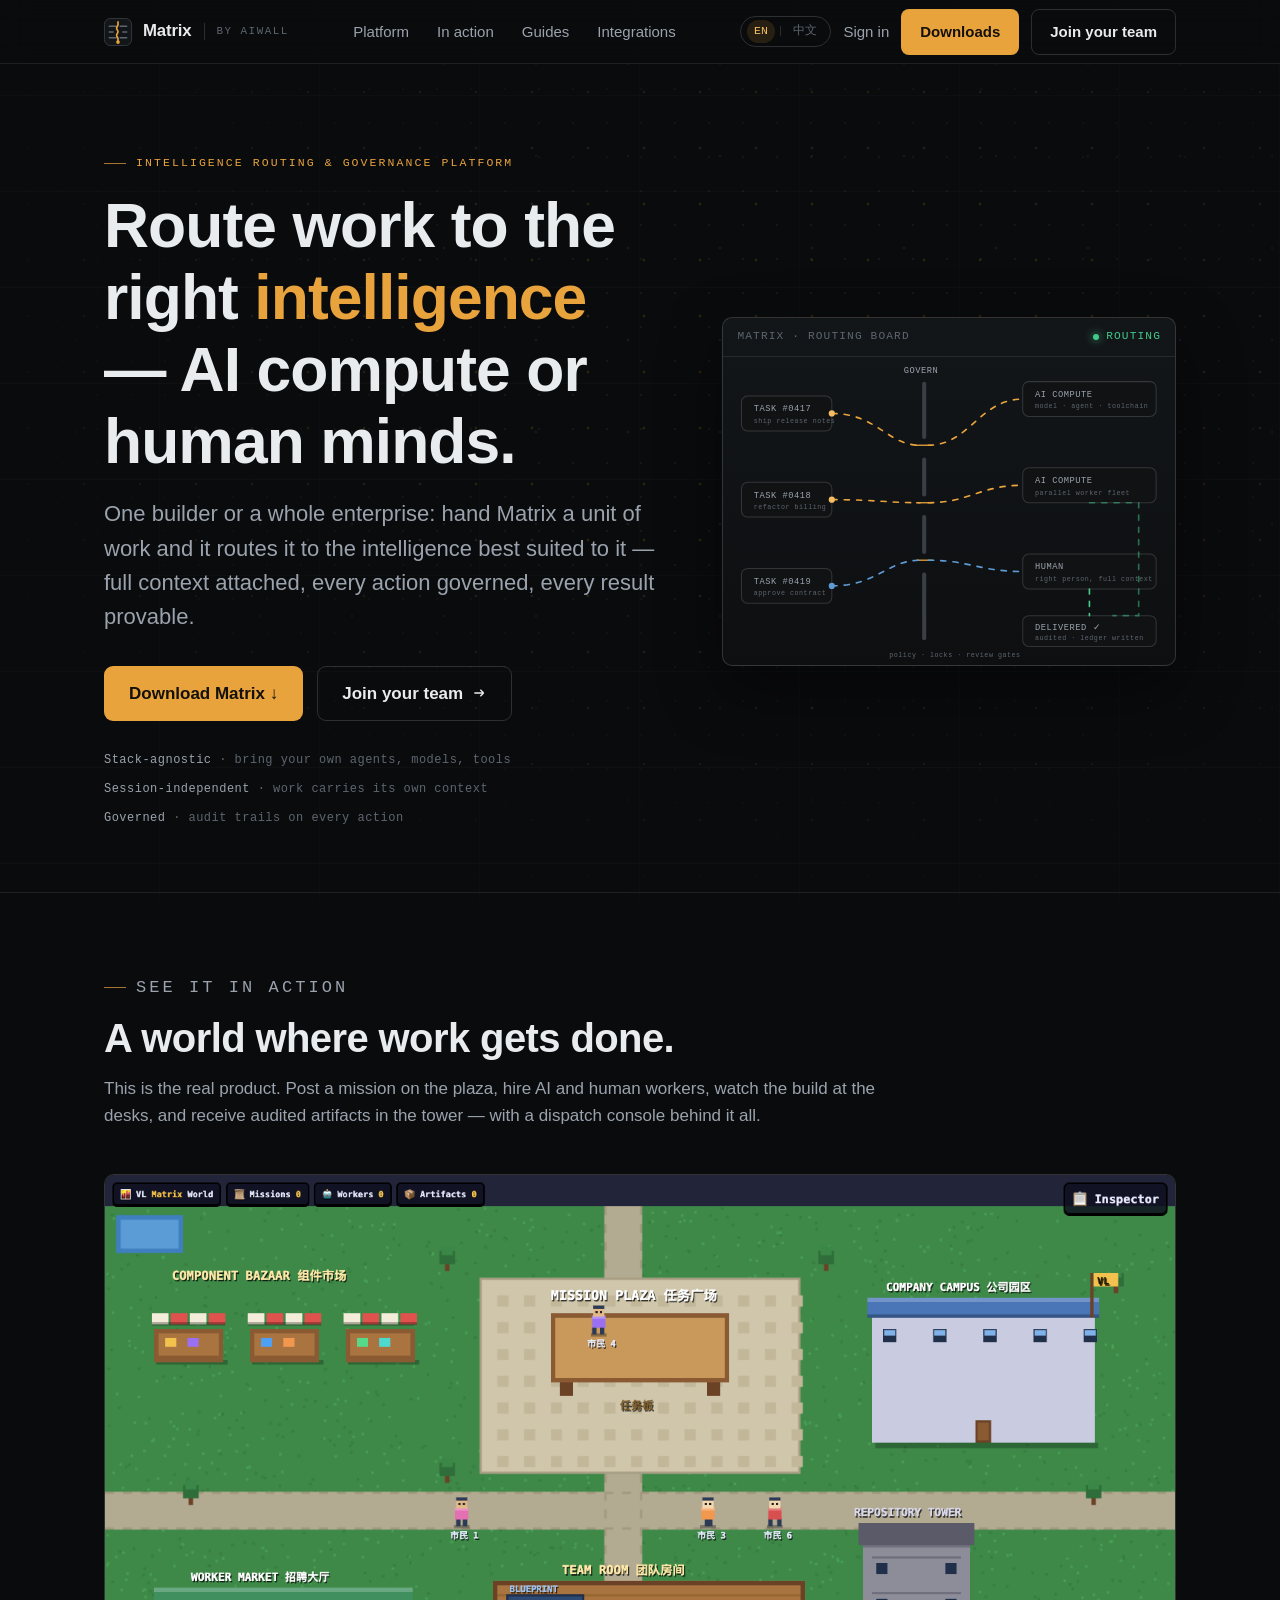
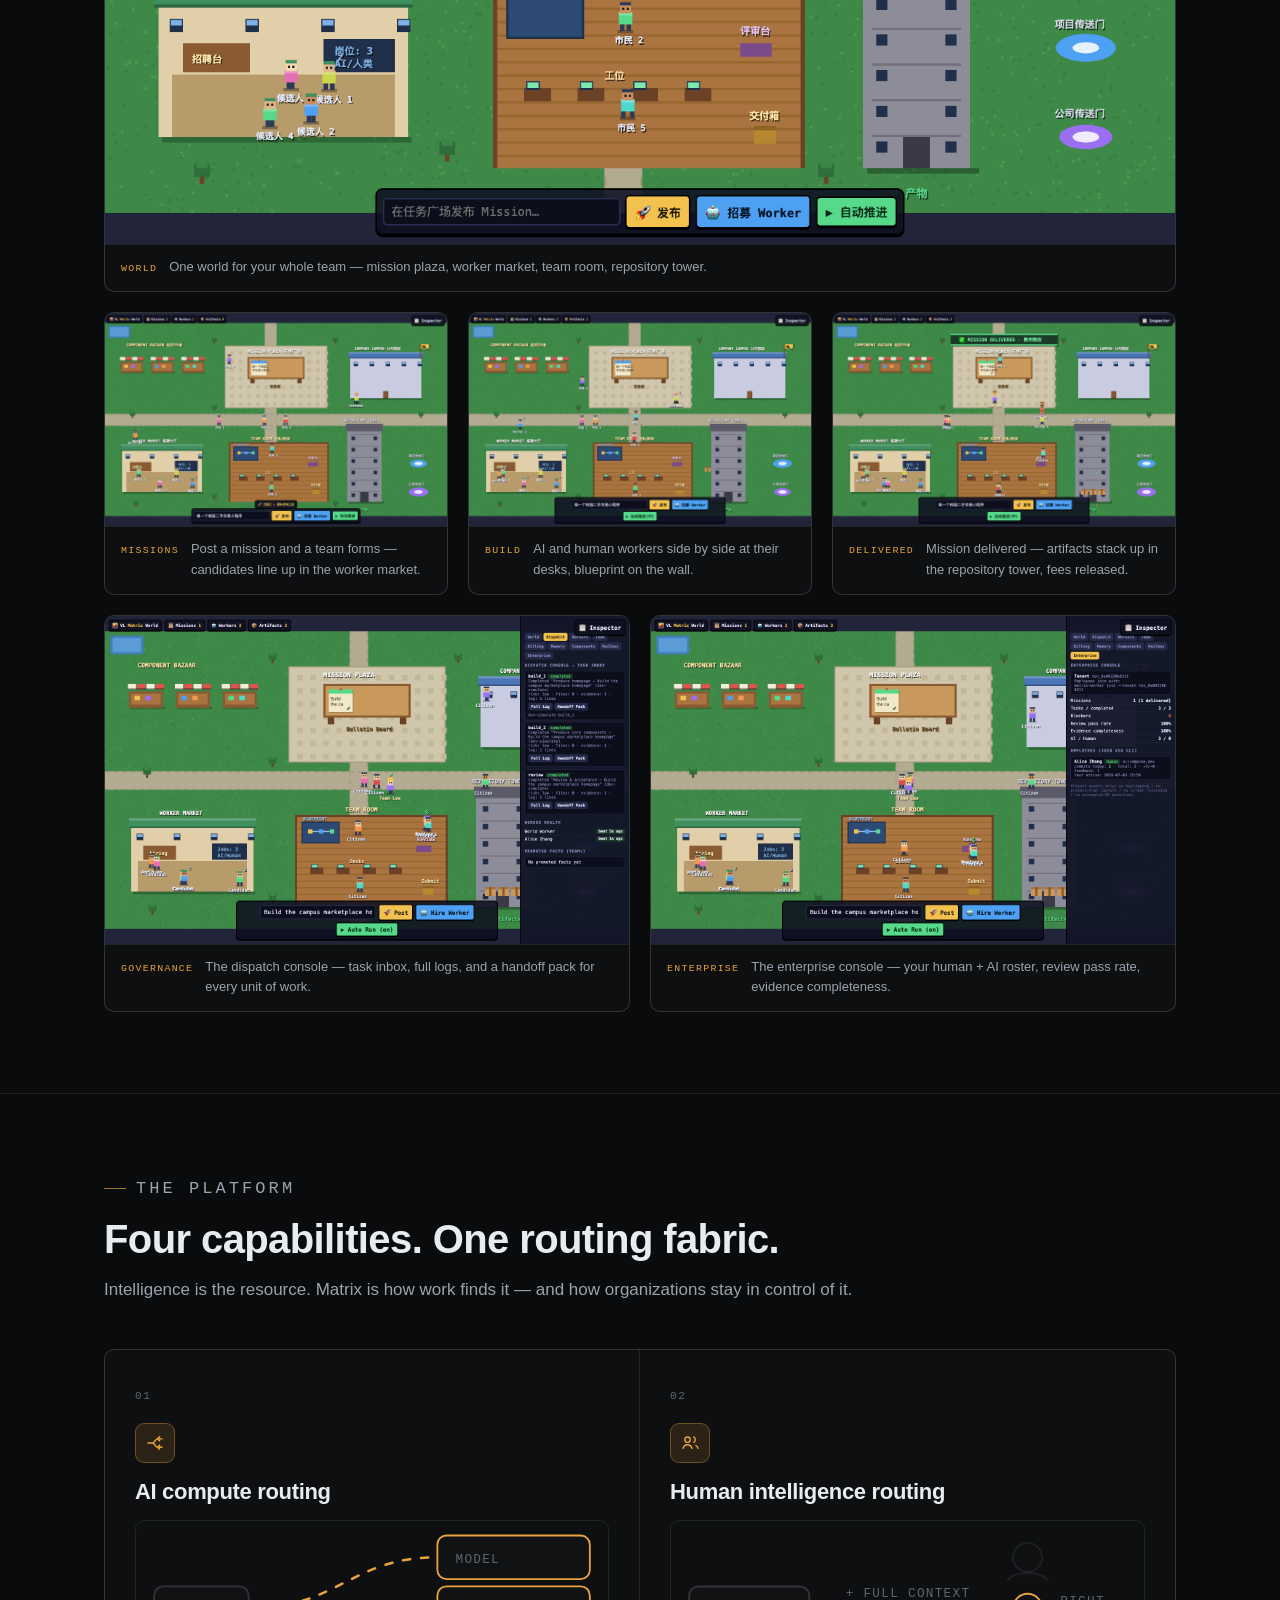
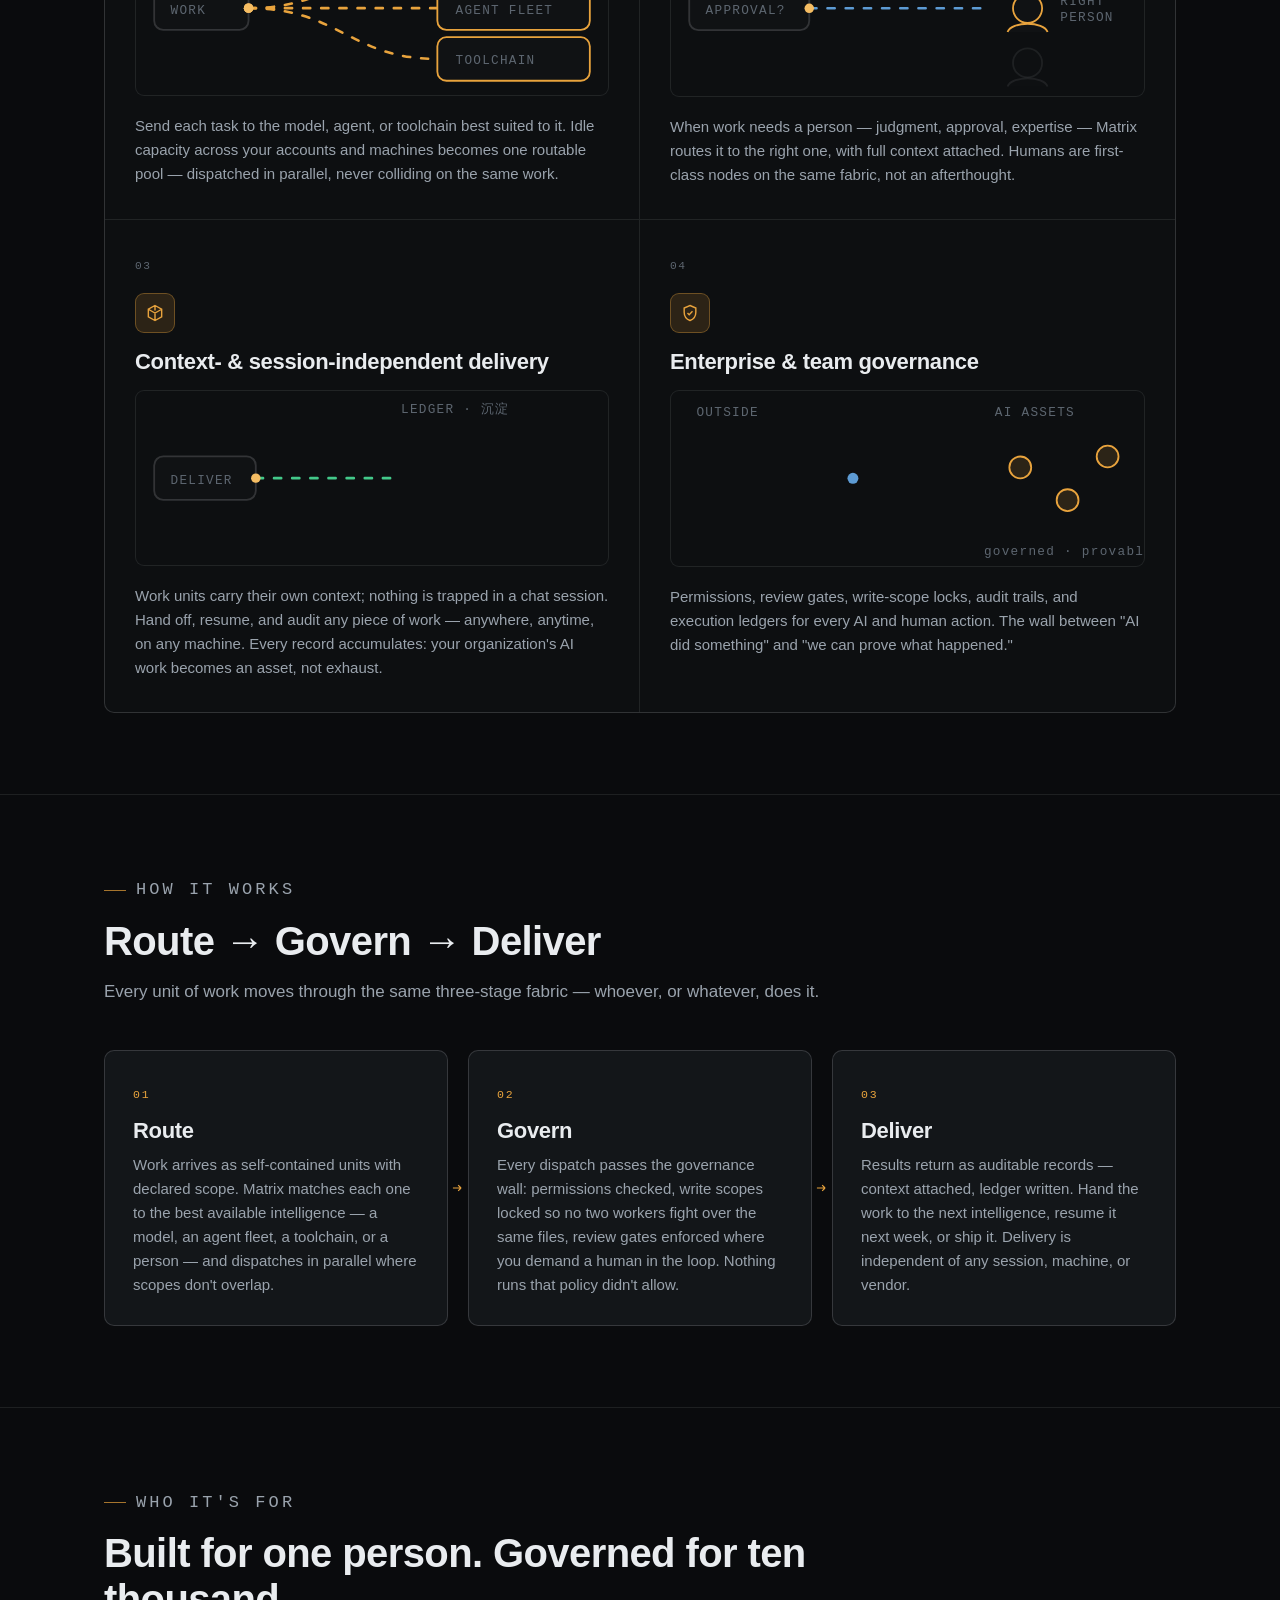
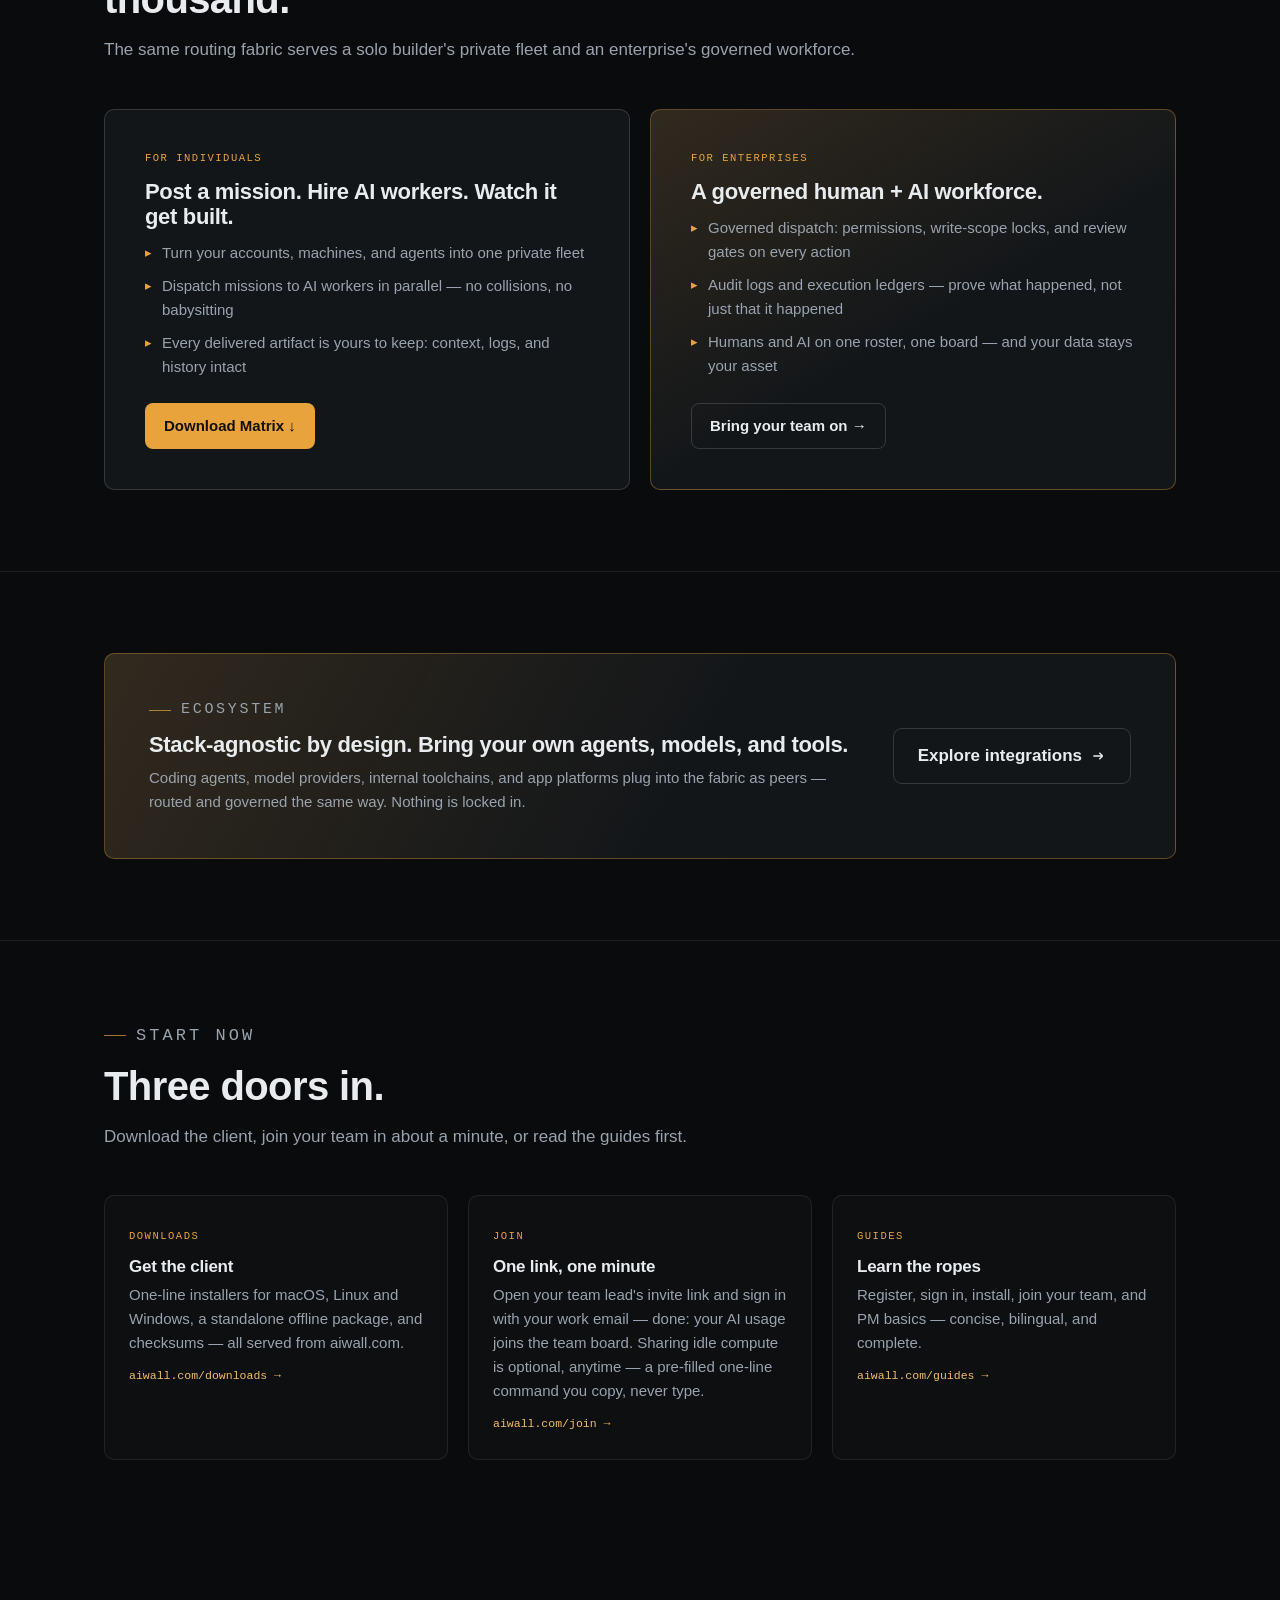
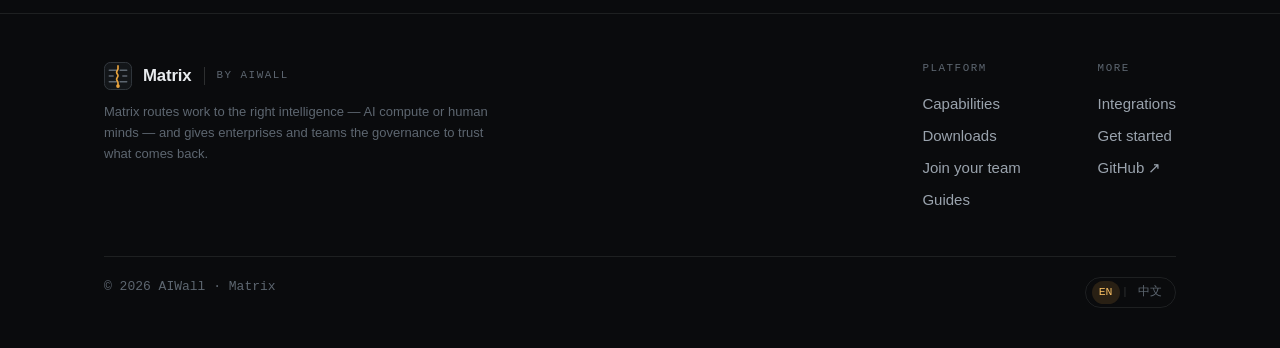
==== commit b392e541: "feat(nav): site-wide Sign in → join.aiwall.com + sweep old install-code join wording to invite-first" ====
--- a/index.html
+++ b/index.html
@@ -32,6 +32,7 @@
       <div class="lang-switch" role="group" aria-label="Language / 语言">
         <button type="button" data-lang="en">EN</button><span class="sep" aria-hidden="true">|</span><button type="button" data-lang="zh">中文</button>
       </div>
+      <a href="https://join.aiwall.com" class="signin" target="_blank" rel="noopener" data-i18n="common.nav.signin">Sign in</a>
       <a href="/downloads.html" class="btn btn-amber" data-i18n="common.nav.download">Downloads</a>
       <a href="/join.html" class="btn btn-ghost" data-i18n="common.nav.join">Join your team</a>
       <button class="menu-btn" id="menuBtn" aria-label="Menu" aria-expanded="false">
@@ -45,6 +46,7 @@
   <a href="/#action" data-i18n="common.nav.action">In action</a>
   <a href="/guides.html" data-i18n="common.nav.guides">Guides</a>
   <a href="/integrations.html" data-i18n="common.nav.integrations">Integrations</a>
+  <a href="https://join.aiwall.com" target="_blank" rel="noopener" data-i18n="common.nav.signin">Sign in</a>
   <a href="/downloads.html" class="btn btn-amber" data-i18n="common.nav.downloadcta">Download Matrix ↓</a>
   <a href="/join.html" class="btn btn-ghost" data-i18n="common.nav.join">Join your team</a>
   <div class="lang-switch" role="group" aria-label="Language / 语言">
@@ -468,7 +470,7 @@
     <div class="section-head reveal">
       <p class="kicker" data-i18n="home.start.kicker">Start now</p>
       <h2 data-i18n="home.start.h2">Three doors in.</h2>
-      <p data-i18n="home.start.lede">Download the client, join your team in three steps, or read the guides first.</p>
+      <p data-i18n="home.start.lede">Download the client, join your team in about a minute, or read the guides first.</p>
     </div>
     <div class="quick-grid reveal">
       <a class="quick" href="/downloads.html">
@@ -480,9 +482,10 @@
       </a>
       <a class="quick" href="/join.html">
         <span class="q-kicker" data-i18n="home.start.q2.kicker">Join</span>
-        <h3 data-i18n="home.start.q2.h3">Three steps, three minutes</h3>
-        <p data-i18n="home.start.q2.p">Run the installer, paste the install code your PM sent, done — your AI usage joins the
-           team board and idle compute joins the pool.</p>
+        <h3 data-i18n="home.start.q2.h3">One link, one minute</h3>
+        <p data-i18n="home.start.q2.p">Open your team lead's invite link and sign in with your work email — done: your AI usage
+           joins the team board. Sharing idle compute is optional, anytime — a pre-filled one-line
+           command you copy, never type.</p>
         <span class="go">aiwall.com/join →</span>
       </a>
       <a class="quick" href="/guides.html">
--- a/assets/css/site.css
+++ b/assets/css/site.css
@@ -136,6 +136,8 @@
 .nav-links a { color: var(--ink-dim); transition: color 0.15s; }
 .nav-links a:hover, .nav-links a[aria-current="page"] { color: var(--ink); }
 .nav-cta { display: flex; align-items: center; gap: 12px; }
+.nav-cta .signin { font-size: var(--fs-sm); color: var(--ink-dim); transition: color 0.15s; white-space: nowrap; }
+.nav-cta .signin:hover { color: var(--ink); }
 
 .menu-btn { display: none; padding: 8px; color: var(--ink-dim); }
 .menu-btn svg { width: 22px; height: 22px; }
@@ -799,7 +801,7 @@
   .integ-featured { grid-template-columns: minmax(0, 1fr); }
 }
 @media (max-width: 720px) {
-  .nav-links, .nav-cta .btn-ghost { display: none; }
+  .nav-links, .nav-cta .btn-ghost, .nav-cta .signin { display: none; }
   .menu-btn { display: block; }
   .cap-grid { grid-template-columns: minmax(0, 1fr); }
   .cap { border-right: 0 !important; border-bottom: 1px solid var(--line); }
